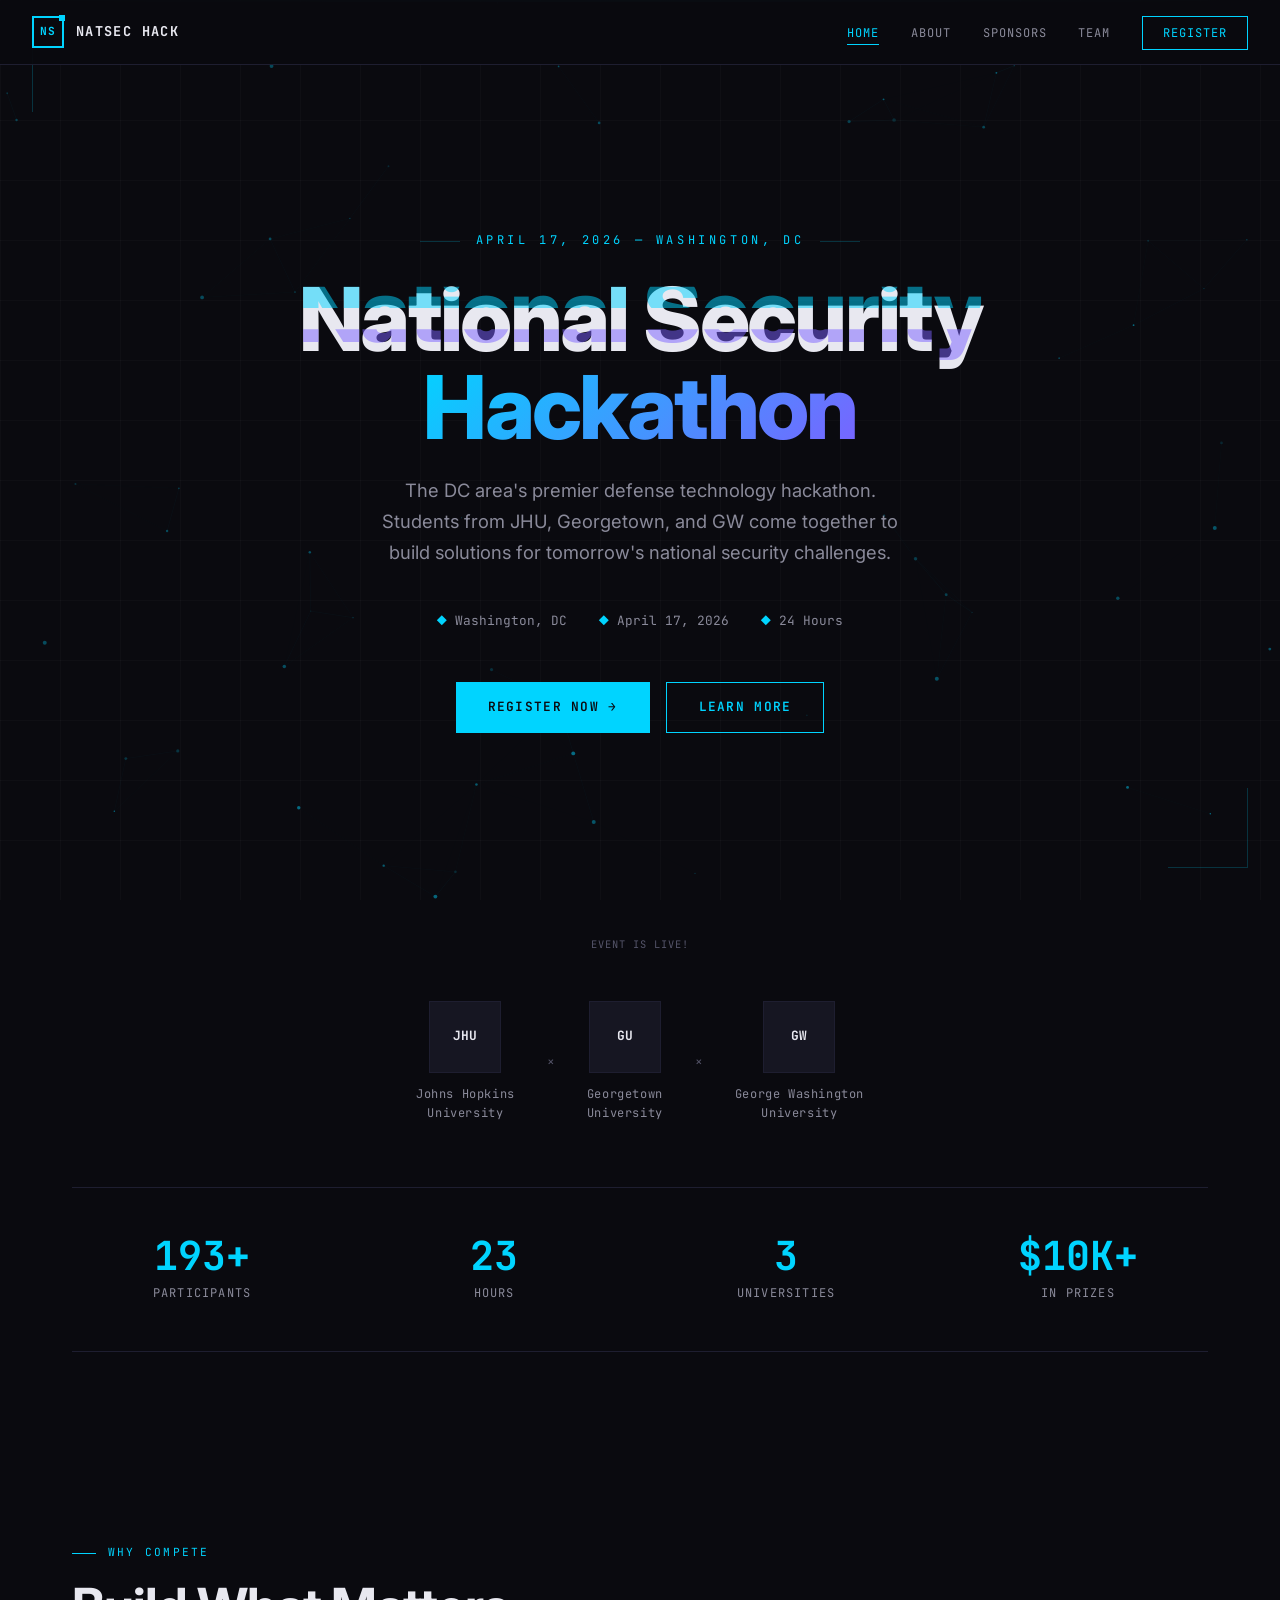
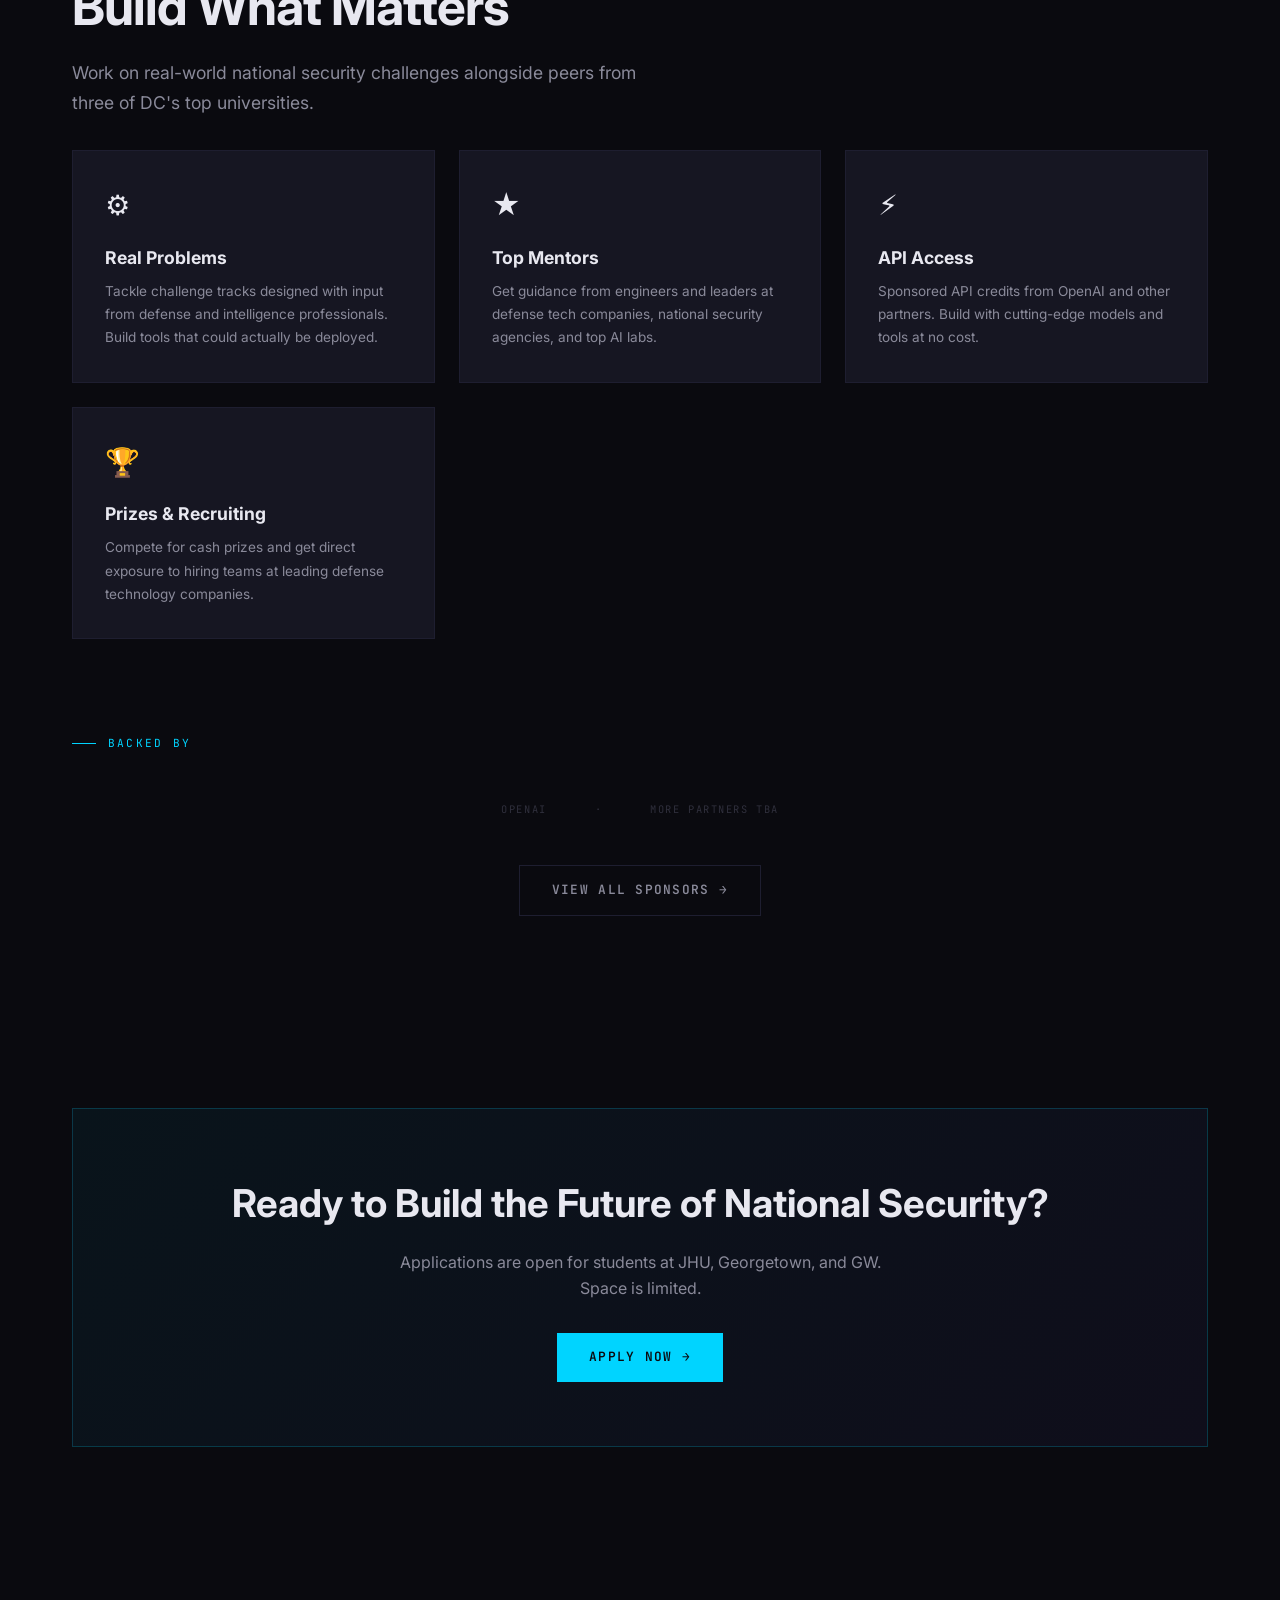
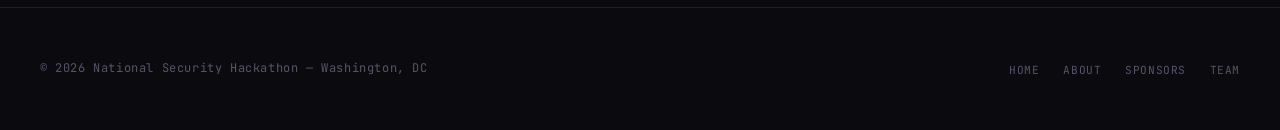
==== draft 1/index.html @ 3125a95d "initial commit" ====
<!DOCTYPE html>
<html lang="en">
<head>
  <meta charset="UTF-8">
  <meta name="viewport" content="width=device-width, initial-scale=1.0">
  <title>DC National Security Hackathon 2026</title>
  <meta name="description" content="The premier defense tech hackathon. April 17, 2026. Washington, DC. JHU x Georgetown x GW.">
  <link rel="preconnect" href="https://fonts.googleapis.com">
  <link href="https://fonts.googleapis.com/css2?family=Inter:wght@400;500;600;700;800&family=JetBrains+Mono:wght@400;500;700&display=swap" rel="stylesheet">
  <link rel="stylesheet" href="css/style.css">
  <style>
    .countdown-wrapper {
      display: flex;
      justify-content: center;
      gap: 0;
      margin: 2rem 0 3rem;
      font-family: var(--font-mono);
    }
    .countdown-unit { text-align: center; }
    .countdown-value {
      display: block;
      font-size: clamp(2rem, 5vw, 3.5rem);
      font-weight: 700;
      color: var(--accent);
      line-height: 1;
    }
    .countdown-label {
      font-size: 0.65rem;
      color: var(--text-muted);
      text-transform: uppercase;
      letter-spacing: 0.1em;
      margin-top: 0.25rem;
      display: block;
    }
    .countdown-sep {
      font-size: 2rem;
      color: var(--text-muted);
      padding: 0 0.75rem;
      line-height: 1;
    }
    .partners-strip {
      display: flex;
      justify-content: center;
      align-items: center;
      gap: 3rem;
      flex-wrap: wrap;
      padding: 2rem 0;
      opacity: 0.5;
      transition: opacity var(--transition-base);
    }
    .partners-strip:hover { opacity: 0.8; }
    .partners-strip span {
      font-family: var(--font-mono);
      font-size: 0.65rem;
      color: var(--text-muted);
      text-transform: uppercase;
      letter-spacing: 0.15em;
    }
    .why-grid {
      display: grid;
      grid-template-columns: repeat(auto-fit, minmax(280px, 1fr));
      gap: 1.5rem;
      margin-top: 2rem;
    }
    .why-card .why-icon {
      font-size: 1.75rem;
      margin-bottom: 1rem;
    }
    .why-card h3 {
      font-size: 1.1rem;
      margin-bottom: 0.5rem;
    }
    .why-card p {
      font-size: 0.85rem;
      color: var(--text-secondary);
      line-height: 1.7;
    }
  </style>
</head>
<body>

<!-- Loader -->
<div class="page-loader">
  <div class="loader-bar"></div>
</div>

<!-- Background effects -->
<canvas id="particles-canvas"></canvas>
<div class="grid-bg"></div>
<div class="scan-line"></div>

<!-- Navigation -->
<nav class="nav">
  <a href="index.html" class="nav-logo">
    <div class="logo-icon">NS</div>
    <span>NatSec Hack</span>
  </a>
  <div class="nav-toggle">
    <span></span><span></span><span></span>
  </div>
  <ul class="nav-links">
    <li><a href="index.html" class="active">Home</a></li>
    <li><a href="about.html">About</a></li>
    <li><a href="sponsors.html">Sponsors</a></li>
    <li><a href="team.html">Team</a></li>
    <li><a href="#register" class="nav-cta">Register</a></li>
  </ul>
</nav>

<!-- Hero -->
<header class="hero">
  <div class="corner-frame"></div>
  <div class="hero-overline">April 17, 2026 &mdash; Washington, DC</div>
  <h1 class="hero-title">
    <span class="glitch" data-text="National Security">National Security</span><br>
    <span class="highlight">Hackathon</span>
  </h1>
  <p class="hero-sub">
    The DC area's premier defense technology hackathon.
    Students from JHU, Georgetown, and GW come together to build
    solutions for tomorrow's national security challenges.
  </p>
  <div class="hero-meta">
    <div class="hero-meta-item">
      <span class="icon">&#9670;</span> Washington, DC
    </div>
    <div class="hero-meta-item">
      <span class="icon">&#9670;</span> April 17, 2026
    </div>
    <div class="hero-meta-item">
      <span class="icon">&#9670;</span> 24 Hours
    </div>
  </div>
  <div class="hero-actions">
    <a href="#register" class="btn btn-primary">Register Now &#8594;</a>
    <a href="about.html" class="btn btn-outline">Learn More</a>
  </div>
</header>

<!-- Countdown -->
<section class="section" style="padding-top: 0;">
  <div class="countdown-wrapper reveal" id="countdown">
    <!-- Populated by JS -->
  </div>

  <!-- University row -->
  <div class="university-row reveal" style="margin-bottom: 4rem;">
    <div class="uni-badge">
      <div class="uni-shield">JHU</div>
      <span class="uni-name">Johns Hopkins<br>University</span>
    </div>
    <div style="font-family: var(--font-mono); color: var(--text-muted); font-size: 0.8rem;">&times;</div>
    <div class="uni-badge">
      <div class="uni-shield">GU</div>
      <span class="uni-name">Georgetown<br>University</span>
    </div>
    <div style="font-family: var(--font-mono); color: var(--text-muted); font-size: 0.8rem;">&times;</div>
    <div class="uni-badge">
      <div class="uni-shield">GW</div>
      <span class="uni-name">George Washington<br>University</span>
    </div>
  </div>

  <!-- Stats -->
  <div class="stats-row reveal">
    <div class="stat">
      <div class="stat-value" data-count="200" data-suffix="+">0</div>
      <div class="stat-label">Participants</div>
    </div>
    <div class="stat">
      <div class="stat-value" data-count="24">0</div>
      <div class="stat-label">Hours</div>
    </div>
    <div class="stat">
      <div class="stat-value" data-count="3">0</div>
      <div class="stat-label">Universities</div>
    </div>
    <div class="stat">
      <div class="stat-value" data-prefix="$" data-count="10" data-suffix="K+">0</div>
      <div class="stat-label">In Prizes</div>
    </div>
  </div>
</section>

<!-- Why Compete -->
<section class="section">
  <div class="reveal">
    <span class="section-label">Why Compete</span>
    <h2 class="section-title">Build What Matters</h2>
    <p class="section-subtitle">
      Work on real-world national security challenges alongside peers
      from three of DC's top universities.
    </p>
  </div>
  <div class="why-grid stagger-children">
    <div class="card why-card">
      <div class="why-icon">&#9881;</div>
      <h3>Real Problems</h3>
      <p>Tackle challenge tracks designed with input from defense and intelligence professionals. Build tools that could actually be deployed.</p>
    </div>
    <div class="card why-card">
      <div class="why-icon">&#9733;</div>
      <h3>Top Mentors</h3>
      <p>Get guidance from engineers and leaders at defense tech companies, national security agencies, and top AI labs.</p>
    </div>
    <div class="card why-card">
      <div class="why-icon">&#9889;</div>
      <h3>API Access</h3>
      <p>Sponsored API credits from OpenAI and other partners. Build with cutting-edge models and tools at no cost.</p>
    </div>
    <div class="card why-card">
      <div class="why-icon">&#127942;</div>
      <h3>Prizes & Recruiting</h3>
      <p>Compete for cash prizes and get direct exposure to hiring teams at leading defense technology companies.</p>
    </div>
  </div>
</section>

<!-- Sponsors strip -->
<section class="section" style="padding-top: 0;">
  <div class="reveal">
    <span class="section-label">Backed By</span>
  </div>
  <div class="partners-strip">
    <span>OpenAI</span>
    <span>&middot;</span>
    <span>More Partners TBA</span>
  </div>
  <div style="text-align: center; margin-top: 1rem;">
    <a href="sponsors.html" class="btn btn-ghost">View All Sponsors &#8594;</a>
  </div>
</section>

<!-- CTA -->
<section class="section" id="register">
  <div class="cta-banner reveal">
    <h2>Ready to Build the Future of National Security?</h2>
    <p>Applications are open for students at JHU, Georgetown, and GW. Space is limited.</p>
    <a href="#" class="btn btn-primary">Apply Now &#8594;</a>
  </div>
</section>

<!-- Footer -->
<footer class="footer">
  <div class="footer-inner">
    <span class="footer-text">&copy; 2026 National Security Hackathon &mdash; Washington, DC</span>
    <ul class="footer-links">
      <li><a href="index.html">Home</a></li>
      <li><a href="about.html">About</a></li>
      <li><a href="sponsors.html">Sponsors</a></li>
      <li><a href="team.html">Team</a></li>
    </ul>
  </div>
</footer>

<script src="js/main.js"></script>
</body>
</html>
---- draft 1/css/style.css ----
/* ============================================
   NATIONAL SECURITY HACKATHON - DC 2026
   Design System & Shared Styles
   ============================================ */

/* --- CSS Variables / Design Tokens --- */
:root {
  --bg-primary: #0a0a0f;
  --bg-secondary: #12121a;
  --bg-card: #161622;
  --bg-card-hover: #1c1c2e;
  --accent: #00d4ff;
  --accent-dim: #00d4ff33;
  --accent-glow: #00d4ff66;
  --accent-secondary: #7b61ff;
  --accent-warn: #ff6b35;
  --text-primary: #e8e8f0;
  --text-secondary: #8a8a9a;
  --text-muted: #55556a;
  --border: #1e1e30;
  --border-accent: #00d4ff22;
  --font-display: 'Inter', system-ui, -apple-system, sans-serif;
  --font-mono: 'JetBrains Mono', 'Fira Code', monospace;
  --grid-line: #ffffff06;
  --transition-fast: 0.15s ease;
  --transition-base: 0.3s ease;
  --transition-slow: 0.6s ease;
}

/* --- Reset & Base --- */
*, *::before, *::after {
  margin: 0;
  padding: 0;
  box-sizing: border-box;
}

html {
  scroll-behavior: smooth;
  font-size: 16px;
}

body {
  font-family: var(--font-display);
  background: var(--bg-primary);
  color: var(--text-primary);
  line-height: 1.6;
  overflow-x: hidden;
  -webkit-font-smoothing: antialiased;
}

a {
  color: var(--accent);
  text-decoration: none;
  transition: color var(--transition-fast);
}
a:hover {
  color: #fff;
}

img {
  max-width: 100%;
  display: block;
}

/* --- Grid Background --- */
.grid-bg {
  position: fixed;
  top: 0;
  left: 0;
  width: 100%;
  height: 100%;
  z-index: 0;
  pointer-events: none;
  background-image:
    linear-gradient(var(--grid-line) 1px, transparent 1px),
    linear-gradient(90deg, var(--grid-line) 1px, transparent 1px);
  background-size: 60px 60px;
}

/* Scan line effect */
.scan-line {
  position: fixed;
  top: 0;
  left: 0;
  width: 100%;
  height: 2px;
  background: linear-gradient(90deg, transparent, var(--accent-dim), transparent);
  z-index: 1;
  pointer-events: none;
  animation: scanDown 8s linear infinite;
}

@keyframes scanDown {
  0% { top: -2px; opacity: 0; }
  5% { opacity: 1; }
  95% { opacity: 1; }
  100% { top: 100%; opacity: 0; }
}

/* --- Navigation --- */
.nav {
  position: fixed;
  top: 0;
  left: 0;
  right: 0;
  z-index: 100;
  padding: 1rem 2rem;
  display: flex;
  justify-content: space-between;
  align-items: center;
  background: rgba(10, 10, 15, 0.85);
  backdrop-filter: blur(20px);
  border-bottom: 1px solid var(--border);
  transition: background var(--transition-base);
}

.nav.scrolled {
  background: rgba(10, 10, 15, 0.95);
  border-bottom-color: var(--accent-dim);
}

.nav-logo {
  display: flex;
  align-items: center;
  gap: 0.75rem;
  font-family: var(--font-mono);
  font-size: 0.85rem;
  font-weight: 700;
  letter-spacing: 0.1em;
  text-transform: uppercase;
  color: var(--text-primary);
}

.nav-logo .logo-icon {
  width: 32px;
  height: 32px;
  border: 2px solid var(--accent);
  display: flex;
  align-items: center;
  justify-content: center;
  font-size: 0.7rem;
  color: var(--accent);
  position: relative;
}

.nav-logo .logo-icon::before {
  content: '';
  position: absolute;
  top: -3px;
  right: -3px;
  width: 6px;
  height: 6px;
  background: var(--accent);
}

.nav-links {
  display: flex;
  gap: 2rem;
  align-items: center;
  list-style: none;
}

.nav-links a {
  font-family: var(--font-mono);
  font-size: 0.75rem;
  letter-spacing: 0.08em;
  text-transform: uppercase;
  color: var(--text-secondary);
  transition: color var(--transition-fast);
  position: relative;
}

.nav-links a::after {
  content: '';
  position: absolute;
  bottom: -4px;
  left: 0;
  width: 0;
  height: 1px;
  background: var(--accent);
  transition: width var(--transition-base);
}

.nav-links a:hover,
.nav-links a.active {
  color: var(--accent);
}

.nav-links a:hover::after,
.nav-links a.active::after {
  width: 100%;
}

.nav-cta {
  padding: 0.5rem 1.25rem !important;
  border: 1px solid var(--accent) !important;
  color: var(--accent) !important;
  transition: all var(--transition-fast) !important;
}

.nav-cta:hover {
  background: var(--accent) !important;
  color: var(--bg-primary) !important;
}

/* Mobile nav toggle */
.nav-toggle {
  display: none;
  flex-direction: column;
  gap: 5px;
  cursor: pointer;
  padding: 4px;
}
.nav-toggle span {
  width: 24px;
  height: 2px;
  background: var(--text-primary);
  transition: all var(--transition-fast);
}

@media (max-width: 768px) {
  .nav-toggle {
    display: flex;
  }
  .nav-links {
    position: absolute;
    top: 100%;
    left: 0;
    right: 0;
    flex-direction: column;
    background: rgba(10, 10, 15, 0.98);
    padding: 1rem 2rem;
    gap: 1rem;
    border-bottom: 1px solid var(--border);
    display: none;
  }
  .nav-links.open {
    display: flex;
  }
}

/* --- Section Layout --- */
.section {
  position: relative;
  z-index: 2;
  padding: 6rem 2rem;
  max-width: 1200px;
  margin: 0 auto;
}

.section-label {
  font-family: var(--font-mono);
  font-size: 0.7rem;
  letter-spacing: 0.2em;
  text-transform: uppercase;
  color: var(--accent);
  margin-bottom: 1rem;
  display: flex;
  align-items: center;
  gap: 0.75rem;
}

.section-label::before {
  content: '';
  width: 24px;
  height: 1px;
  background: var(--accent);
}

.section-title {
  font-size: clamp(2rem, 4vw, 3.5rem);
  font-weight: 700;
  line-height: 1.1;
  margin-bottom: 1.5rem;
  letter-spacing: -0.02em;
}

.section-subtitle {
  font-size: 1.1rem;
  color: var(--text-secondary);
  max-width: 600px;
  line-height: 1.7;
}

/* --- Cards --- */
.card {
  background: var(--bg-card);
  border: 1px solid var(--border);
  padding: 2rem;
  position: relative;
  transition: all var(--transition-base);
}

.card::before {
  content: '';
  position: absolute;
  top: 0;
  left: 0;
  width: 100%;
  height: 1px;
  background: linear-gradient(90deg, transparent, var(--accent-dim), transparent);
  opacity: 0;
  transition: opacity var(--transition-base);
}

.card:hover {
  border-color: var(--accent-dim);
  background: var(--bg-card-hover);
  transform: translateY(-2px);
}

.card:hover::before {
  opacity: 1;
}

/* --- Buttons --- */
.btn {
  display: inline-flex;
  align-items: center;
  gap: 0.5rem;
  padding: 0.875rem 2rem;
  font-family: var(--font-mono);
  font-size: 0.8rem;
  font-weight: 600;
  letter-spacing: 0.1em;
  text-transform: uppercase;
  border: none;
  cursor: pointer;
  transition: all var(--transition-fast);
  position: relative;
  overflow: hidden;
}

.btn-primary {
  background: var(--accent);
  color: var(--bg-primary);
}

.btn-primary:hover {
  background: #fff;
  color: var(--bg-primary);
  box-shadow: 0 0 30px var(--accent-dim);
}

.btn-outline {
  background: transparent;
  color: var(--accent);
  border: 1px solid var(--accent);
}

.btn-outline:hover {
  background: var(--accent);
  color: var(--bg-primary);
}

.btn-ghost {
  background: transparent;
  color: var(--text-secondary);
  border: 1px solid var(--border);
}

.btn-ghost:hover {
  border-color: var(--accent);
  color: var(--accent);
}

/* --- Tags --- */
.tag {
  display: inline-block;
  padding: 0.25rem 0.75rem;
  font-family: var(--font-mono);
  font-size: 0.65rem;
  letter-spacing: 0.1em;
  text-transform: uppercase;
  border: 1px solid var(--border);
  color: var(--text-secondary);
}

.tag-accent {
  border-color: var(--accent-dim);
  color: var(--accent);
  background: var(--accent-dim);
}

/* --- Stat Counter --- */
.stats-row {
  display: grid;
  grid-template-columns: repeat(auto-fit, minmax(150px, 1fr));
  gap: 2rem;
  padding: 3rem 0;
  border-top: 1px solid var(--border);
  border-bottom: 1px solid var(--border);
}

.stat {
  text-align: center;
}

.stat-value {
  font-size: 2.5rem;
  font-weight: 700;
  font-family: var(--font-mono);
  color: var(--accent);
  line-height: 1;
}

.stat-label {
  font-size: 0.75rem;
  color: var(--text-secondary);
  text-transform: uppercase;
  letter-spacing: 0.1em;
  margin-top: 0.5rem;
  font-family: var(--font-mono);
}

/* --- Hero Section --- */
.hero {
  min-height: 100vh;
  display: flex;
  flex-direction: column;
  justify-content: center;
  align-items: center;
  text-align: center;
  position: relative;
  z-index: 2;
  padding: 8rem 2rem 4rem;
}

.hero-overline {
  font-family: var(--font-mono);
  font-size: 0.75rem;
  letter-spacing: 0.3em;
  text-transform: uppercase;
  color: var(--accent);
  margin-bottom: 1.5rem;
  display: flex;
  align-items: center;
  gap: 1rem;
}

.hero-overline::before,
.hero-overline::after {
  content: '';
  width: 40px;
  height: 1px;
  background: var(--accent-dim);
}

.hero-title {
  font-size: clamp(2.5rem, 7vw, 5.5rem);
  font-weight: 800;
  line-height: 1;
  letter-spacing: -0.03em;
  margin-bottom: 1.5rem;
  max-width: 900px;
}

.hero-title .highlight {
  background: linear-gradient(135deg, var(--accent), var(--accent-secondary));
  -webkit-background-clip: text;
  -webkit-text-fill-color: transparent;
  background-clip: text;
}

.hero-sub {
  font-size: 1.15rem;
  color: var(--text-secondary);
  max-width: 550px;
  margin-bottom: 2.5rem;
  line-height: 1.7;
}

.hero-meta {
  display: flex;
  gap: 2rem;
  flex-wrap: wrap;
  justify-content: center;
  margin-bottom: 3rem;
}

.hero-meta-item {
  display: flex;
  align-items: center;
  gap: 0.5rem;
  font-family: var(--font-mono);
  font-size: 0.8rem;
  color: var(--text-secondary);
}

.hero-meta-item .icon {
  color: var(--accent);
  font-size: 1rem;
}

.hero-actions {
  display: flex;
  gap: 1rem;
  flex-wrap: wrap;
  justify-content: center;
}

/* Animated corners */
.corner-frame {
  position: absolute;
  width: 100%;
  height: 100%;
  top: 0;
  left: 0;
  pointer-events: none;
}
.corner-frame::before,
.corner-frame::after {
  content: '';
  position: absolute;
  width: 80px;
  height: 80px;
  border: 1px solid var(--accent-dim);
}
.corner-frame::before {
  top: 2rem;
  left: 2rem;
  border-right: none;
  border-bottom: none;
}
.corner-frame::after {
  bottom: 2rem;
  right: 2rem;
  border-left: none;
  border-top: none;
}

/* --- Animated gradient border --- */
.gradient-border {
  position: relative;
}
.gradient-border::after {
  content: '';
  position: absolute;
  bottom: 0;
  left: 0;
  width: 100%;
  height: 2px;
  background: linear-gradient(90deg, var(--accent), var(--accent-secondary), var(--accent-warn), var(--accent));
  background-size: 200% 100%;
  animation: gradientShift 4s linear infinite;
}

@keyframes gradientShift {
  0% { background-position: 0% 0%; }
  100% { background-position: 200% 0%; }
}

/* --- Scroll reveal animations --- */
.reveal {
  opacity: 0;
  transform: translateY(30px);
  transition: opacity 0.8s ease, transform 0.8s ease;
}
.reveal.visible {
  opacity: 1;
  transform: translateY(0);
}

.reveal-left {
  opacity: 0;
  transform: translateX(-30px);
  transition: opacity 0.8s ease, transform 0.8s ease;
}
.reveal-left.visible {
  opacity: 1;
  transform: translateX(0);
}

.reveal-right {
  opacity: 0;
  transform: translateX(30px);
  transition: opacity 0.8s ease, transform 0.8s ease;
}
.reveal-right.visible {
  opacity: 1;
  transform: translateX(0);
}

/* stagger children */
.stagger-children > * {
  opacity: 0;
  transform: translateY(20px);
  transition: opacity 0.5s ease, transform 0.5s ease;
}
.stagger-children.visible > *:nth-child(1) { transition-delay: 0s; opacity: 1; transform: none; }
.stagger-children.visible > *:nth-child(2) { transition-delay: 0.1s; opacity: 1; transform: none; }
.stagger-children.visible > *:nth-child(3) { transition-delay: 0.2s; opacity: 1; transform: none; }
.stagger-children.visible > *:nth-child(4) { transition-delay: 0.3s; opacity: 1; transform: none; }
.stagger-children.visible > *:nth-child(5) { transition-delay: 0.4s; opacity: 1; transform: none; }
.stagger-children.visible > *:nth-child(6) { transition-delay: 0.5s; opacity: 1; transform: none; }
.stagger-children.visible > *:nth-child(7) { transition-delay: 0.6s; opacity: 1; transform: none; }
.stagger-children.visible > *:nth-child(8) { transition-delay: 0.7s; opacity: 1; transform: none; }

/* --- Particle canvas --- */
#particles-canvas {
  position: fixed;
  top: 0;
  left: 0;
  width: 100%;
  height: 100%;
  z-index: 0;
  pointer-events: none;
}

/* --- Glitch text effect --- */
.glitch {
  position: relative;
}
.glitch::before,
.glitch::after {
  content: attr(data-text);
  position: absolute;
  top: 0;
  left: 0;
  width: 100%;
  height: 100%;
}
.glitch::before {
  animation: glitch1 3s infinite;
  clip-path: inset(20% 0 60% 0);
  color: var(--accent);
  opacity: 0.5;
}
.glitch::after {
  animation: glitch2 3s infinite;
  clip-path: inset(60% 0 10% 0);
  color: var(--accent-secondary);
  opacity: 0.5;
}

@keyframes glitch1 {
  0%, 90%, 100% { transform: none; }
  92% { transform: translate(2px, -1px); }
  94% { transform: translate(-2px, 1px); }
  96% { transform: translate(1px, 2px); }
}

@keyframes glitch2 {
  0%, 90%, 100% { transform: none; }
  91% { transform: translate(-1px, 2px); }
  93% { transform: translate(2px, -2px); }
  95% { transform: translate(-2px, 1px); }
}

/* --- Typing effect --- */
.typing-cursor::after {
  content: '|';
  color: var(--accent);
  animation: blink 0.8s infinite;
}

@keyframes blink {
  0%, 50% { opacity: 1; }
  51%, 100% { opacity: 0; }
}

/* --- Footer --- */
.footer {
  position: relative;
  z-index: 2;
  border-top: 1px solid var(--border);
  padding: 3rem 2rem;
}

.footer-inner {
  max-width: 1200px;
  margin: 0 auto;
  display: flex;
  justify-content: space-between;
  align-items: center;
  flex-wrap: wrap;
  gap: 1rem;
}

.footer-text {
  font-family: var(--font-mono);
  font-size: 0.75rem;
  color: var(--text-muted);
  letter-spacing: 0.05em;
}

.footer-links {
  display: flex;
  gap: 1.5rem;
  list-style: none;
}

.footer-links a {
  font-family: var(--font-mono);
  font-size: 0.7rem;
  color: var(--text-muted);
  text-transform: uppercase;
  letter-spacing: 0.05em;
}

.footer-links a:hover {
  color: var(--accent);
}

/* --- Sponsor Grid --- */
.sponsor-tier {
  margin-bottom: 4rem;
}

.sponsor-tier-label {
  font-family: var(--font-mono);
  font-size: 0.7rem;
  letter-spacing: 0.2em;
  text-transform: uppercase;
  color: var(--text-muted);
  margin-bottom: 2rem;
  padding-bottom: 0.5rem;
  border-bottom: 1px solid var(--border);
}

.sponsor-grid {
  display: grid;
  gap: 1.5rem;
}

.sponsor-grid.tier-title {
  grid-template-columns: repeat(auto-fit, minmax(280px, 1fr));
}

.sponsor-grid.tier-partner {
  grid-template-columns: repeat(auto-fit, minmax(220px, 1fr));
}

.sponsor-grid.tier-supporting {
  grid-template-columns: repeat(auto-fit, minmax(180px, 1fr));
}

.sponsor-card {
  background: var(--bg-card);
  border: 1px solid var(--border);
  padding: 2.5rem 2rem;
  display: flex;
  flex-direction: column;
  align-items: center;
  justify-content: center;
  text-align: center;
  transition: all var(--transition-base);
  min-height: 160px;
}

.sponsor-card:hover {
  border-color: var(--accent-dim);
  background: var(--bg-card-hover);
  transform: translateY(-4px);
  box-shadow: 0 8px 40px rgba(0, 212, 255, 0.05);
}

.sponsor-card .sponsor-name {
  font-size: 1.25rem;
  font-weight: 700;
  margin-bottom: 0.5rem;
}

.sponsor-card .sponsor-type {
  font-family: var(--font-mono);
  font-size: 0.65rem;
  color: var(--text-muted);
  text-transform: uppercase;
  letter-spacing: 0.1em;
}

.sponsor-card.title-sponsor {
  border-color: var(--accent-dim);
  background: linear-gradient(135deg, var(--bg-card), rgba(0, 212, 255, 0.03));
}

.sponsor-card.title-sponsor .sponsor-name {
  font-size: 1.75rem;
  color: var(--accent);
}

/* --- Team Grid --- */
.team-grid {
  display: grid;
  grid-template-columns: repeat(auto-fit, minmax(260px, 1fr));
  gap: 1.5rem;
}

.team-card {
  background: var(--bg-card);
  border: 1px solid var(--border);
  padding: 2rem;
  transition: all var(--transition-base);
  position: relative;
  overflow: hidden;
}

.team-card::before {
  content: '';
  position: absolute;
  top: 0;
  left: 0;
  width: 3px;
  height: 0;
  background: var(--accent);
  transition: height var(--transition-base);
}

.team-card:hover::before {
  height: 100%;
}

.team-card:hover {
  border-color: var(--accent-dim);
  transform: translateY(-2px);
}

.team-avatar {
  width: 64px;
  height: 64px;
  background: var(--bg-secondary);
  border: 1px solid var(--border);
  display: flex;
  align-items: center;
  justify-content: center;
  font-family: var(--font-mono);
  font-size: 1.2rem;
  color: var(--accent);
  margin-bottom: 1.25rem;
  font-weight: 700;
}

.team-name {
  font-size: 1.1rem;
  font-weight: 600;
  margin-bottom: 0.25rem;
}

.team-role {
  font-family: var(--font-mono);
  font-size: 0.7rem;
  color: var(--accent);
  text-transform: uppercase;
  letter-spacing: 0.08em;
  margin-bottom: 0.75rem;
}

.team-school {
  font-size: 0.85rem;
  color: var(--text-secondary);
  margin-bottom: 0.75rem;
}

.team-bio {
  font-size: 0.85rem;
  color: var(--text-muted);
  line-height: 1.6;
}

/* --- Track cards --- */
.tracks-grid {
  display: grid;
  grid-template-columns: repeat(auto-fit, minmax(300px, 1fr));
  gap: 1.5rem;
}

.track-card {
  background: var(--bg-card);
  border: 1px solid var(--border);
  padding: 2.5rem 2rem;
  transition: all var(--transition-base);
  position: relative;
}

.track-card:hover {
  border-color: var(--accent-dim);
  transform: translateY(-3px);
}

.track-number {
  font-family: var(--font-mono);
  font-size: 0.65rem;
  color: var(--accent);
  letter-spacing: 0.15em;
  margin-bottom: 1rem;
}

.track-title {
  font-size: 1.35rem;
  font-weight: 700;
  margin-bottom: 0.75rem;
}

.track-desc {
  font-size: 0.9rem;
  color: var(--text-secondary);
  line-height: 1.7;
  margin-bottom: 1.25rem;
}

.track-tags {
  display: flex;
  flex-wrap: wrap;
  gap: 0.5rem;
}

/* --- Timeline / Schedule --- */
.timeline {
  position: relative;
  padding-left: 3rem;
}

.timeline::before {
  content: '';
  position: absolute;
  left: 0;
  top: 0;
  bottom: 0;
  width: 1px;
  background: var(--border);
}

.timeline-item {
  position: relative;
  padding-bottom: 2.5rem;
}

.timeline-item::before {
  content: '';
  position: absolute;
  left: -3rem;
  top: 0.5rem;
  width: 9px;
  height: 9px;
  background: var(--accent);
  transform: translateX(-4px);
}

.timeline-time {
  font-family: var(--font-mono);
  font-size: 0.75rem;
  color: var(--accent);
  letter-spacing: 0.1em;
  margin-bottom: 0.25rem;
}

.timeline-title {
  font-size: 1.1rem;
  font-weight: 600;
  margin-bottom: 0.25rem;
}

.timeline-desc {
  font-size: 0.85rem;
  color: var(--text-secondary);
}

/* --- University badges --- */
.university-row {
  display: flex;
  gap: 2rem;
  flex-wrap: wrap;
  justify-content: center;
  align-items: center;
}

.uni-badge {
  display: flex;
  flex-direction: column;
  align-items: center;
  gap: 0.75rem;
}

.uni-shield {
  width: 72px;
  height: 72px;
  border: 1px solid var(--border);
  display: flex;
  align-items: center;
  justify-content: center;
  font-family: var(--font-mono);
  font-weight: 700;
  font-size: 0.8rem;
  color: var(--text-primary);
  background: var(--bg-card);
  transition: border-color var(--transition-base);
}

.uni-badge:hover .uni-shield {
  border-color: var(--accent);
}

.uni-name {
  font-size: 0.75rem;
  color: var(--text-secondary);
  text-align: center;
  font-family: var(--font-mono);
  letter-spacing: 0.05em;
}

/* --- CTA Banner --- */
.cta-banner {
  position: relative;
  z-index: 2;
  background: linear-gradient(135deg, rgba(0, 212, 255, 0.05), rgba(123, 97, 255, 0.05));
  border: 1px solid var(--accent-dim);
  padding: 4rem 2rem;
  text-align: center;
  max-width: 1200px;
  margin: 0 auto 4rem;
}

.cta-banner h2 {
  font-size: clamp(1.5rem, 3vw, 2.5rem);
  margin-bottom: 1rem;
}

.cta-banner p {
  color: var(--text-secondary);
  margin-bottom: 2rem;
  max-width: 500px;
  margin-left: auto;
  margin-right: auto;
}

/* --- Hex pattern accent --- */
.hex-accent {
  position: absolute;
  width: 300px;
  height: 300px;
  background: radial-gradient(circle, var(--accent-dim) 0%, transparent 70%);
  border-radius: 50%;
  pointer-events: none;
  z-index: 0;
}

/* --- Responsive --- */
@media (max-width: 768px) {
  .section {
    padding: 4rem 1.25rem;
  }

  .hero {
    padding: 6rem 1.25rem 3rem;
  }

  .hero-meta {
    flex-direction: column;
    gap: 0.75rem;
  }

  .hero-actions {
    flex-direction: column;
    width: 100%;
  }

  .hero-actions .btn {
    width: 100%;
    justify-content: center;
  }

  .stats-row {
    grid-template-columns: repeat(2, 1fr);
    gap: 1.5rem;
  }

  .footer-inner {
    flex-direction: column;
    text-align: center;
  }

  .tracks-grid {
    grid-template-columns: 1fr;
  }

  .team-grid {
    grid-template-columns: 1fr;
  }

  .university-row {
    gap: 1.5rem;
  }
}

/* --- Loading animation --- */
.page-loader {
  position: fixed;
  top: 0;
  left: 0;
  width: 100%;
  height: 100%;
  background: var(--bg-primary);
  z-index: 9999;
  display: flex;
  align-items: center;
  justify-content: center;
  transition: opacity 0.5s ease, visibility 0.5s ease;
}

.page-loader.hidden {
  opacity: 0;
  visibility: hidden;
}

.loader-bar {
  width: 120px;
  height: 2px;
  background: var(--border);
  position: relative;
  overflow: hidden;
}

.loader-bar::after {
  content: '';
  position: absolute;
  top: 0;
  left: -50%;
  width: 50%;
  height: 100%;
  background: var(--accent);
  animation: loading 1s linear infinite;
}

@keyframes loading {
  0% { left: -50%; }
  100% { left: 100%; }
}

/* --- FAQ --- */
.faq-list {
  max-width: 800px;
}

.faq-item {
  border-bottom: 1px solid var(--border);
  padding: 1.5rem 0;
}

.faq-question {
  font-size: 1rem;
  font-weight: 600;
  cursor: pointer;
  display: flex;
  justify-content: space-between;
  align-items: center;
  color: var(--text-primary);
  transition: color var(--transition-fast);
}

.faq-question:hover {
  color: var(--accent);
}

.faq-question::after {
  content: '+';
  font-family: var(--font-mono);
  font-size: 1.25rem;
  color: var(--accent);
  transition: transform var(--transition-fast);
}

.faq-item.open .faq-question::after {
  transform: rotate(45deg);
}

.faq-answer {
  max-height: 0;
  overflow: hidden;
  transition: max-height 0.4s ease, padding 0.4s ease;
}

.faq-item.open .faq-answer {
  max-height: 300px;
  padding-top: 1rem;
}

.faq-answer p {
  font-size: 0.9rem;
  color: var(--text-secondary);
  line-height: 1.7;
}
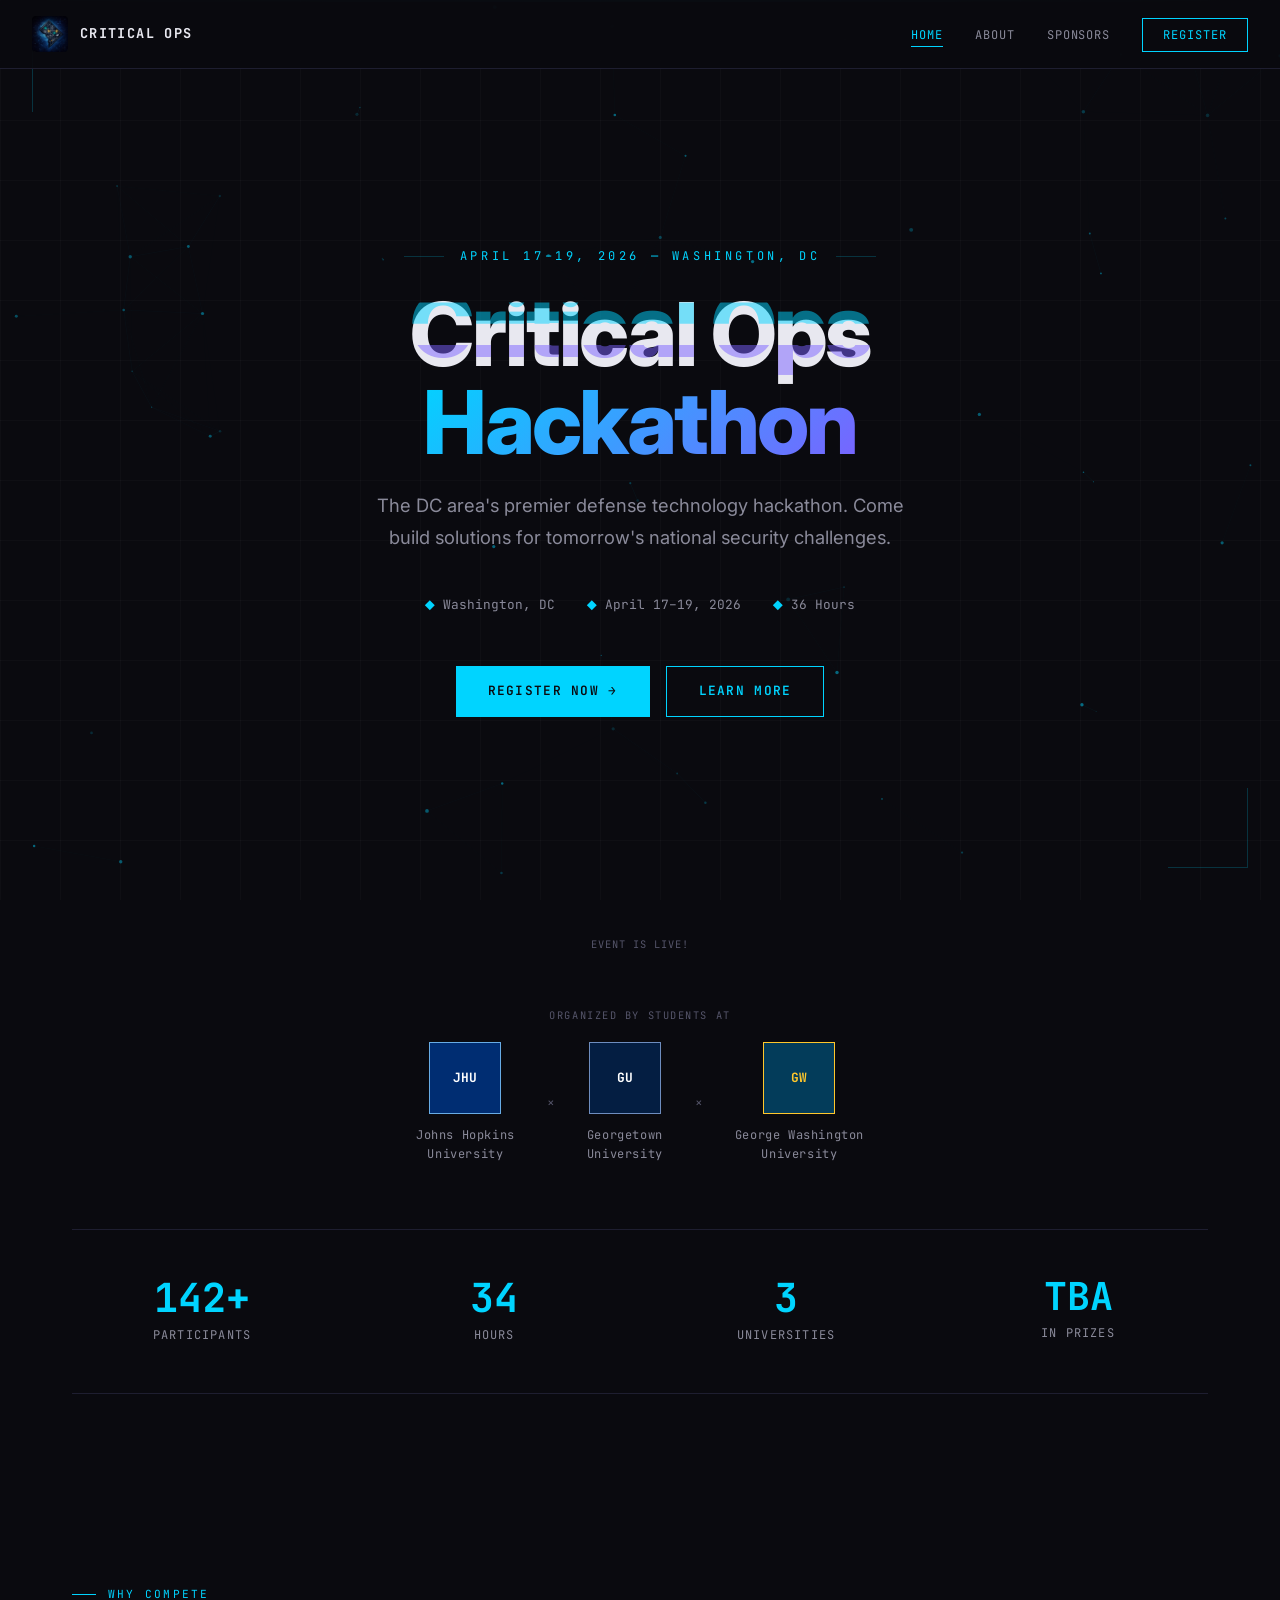
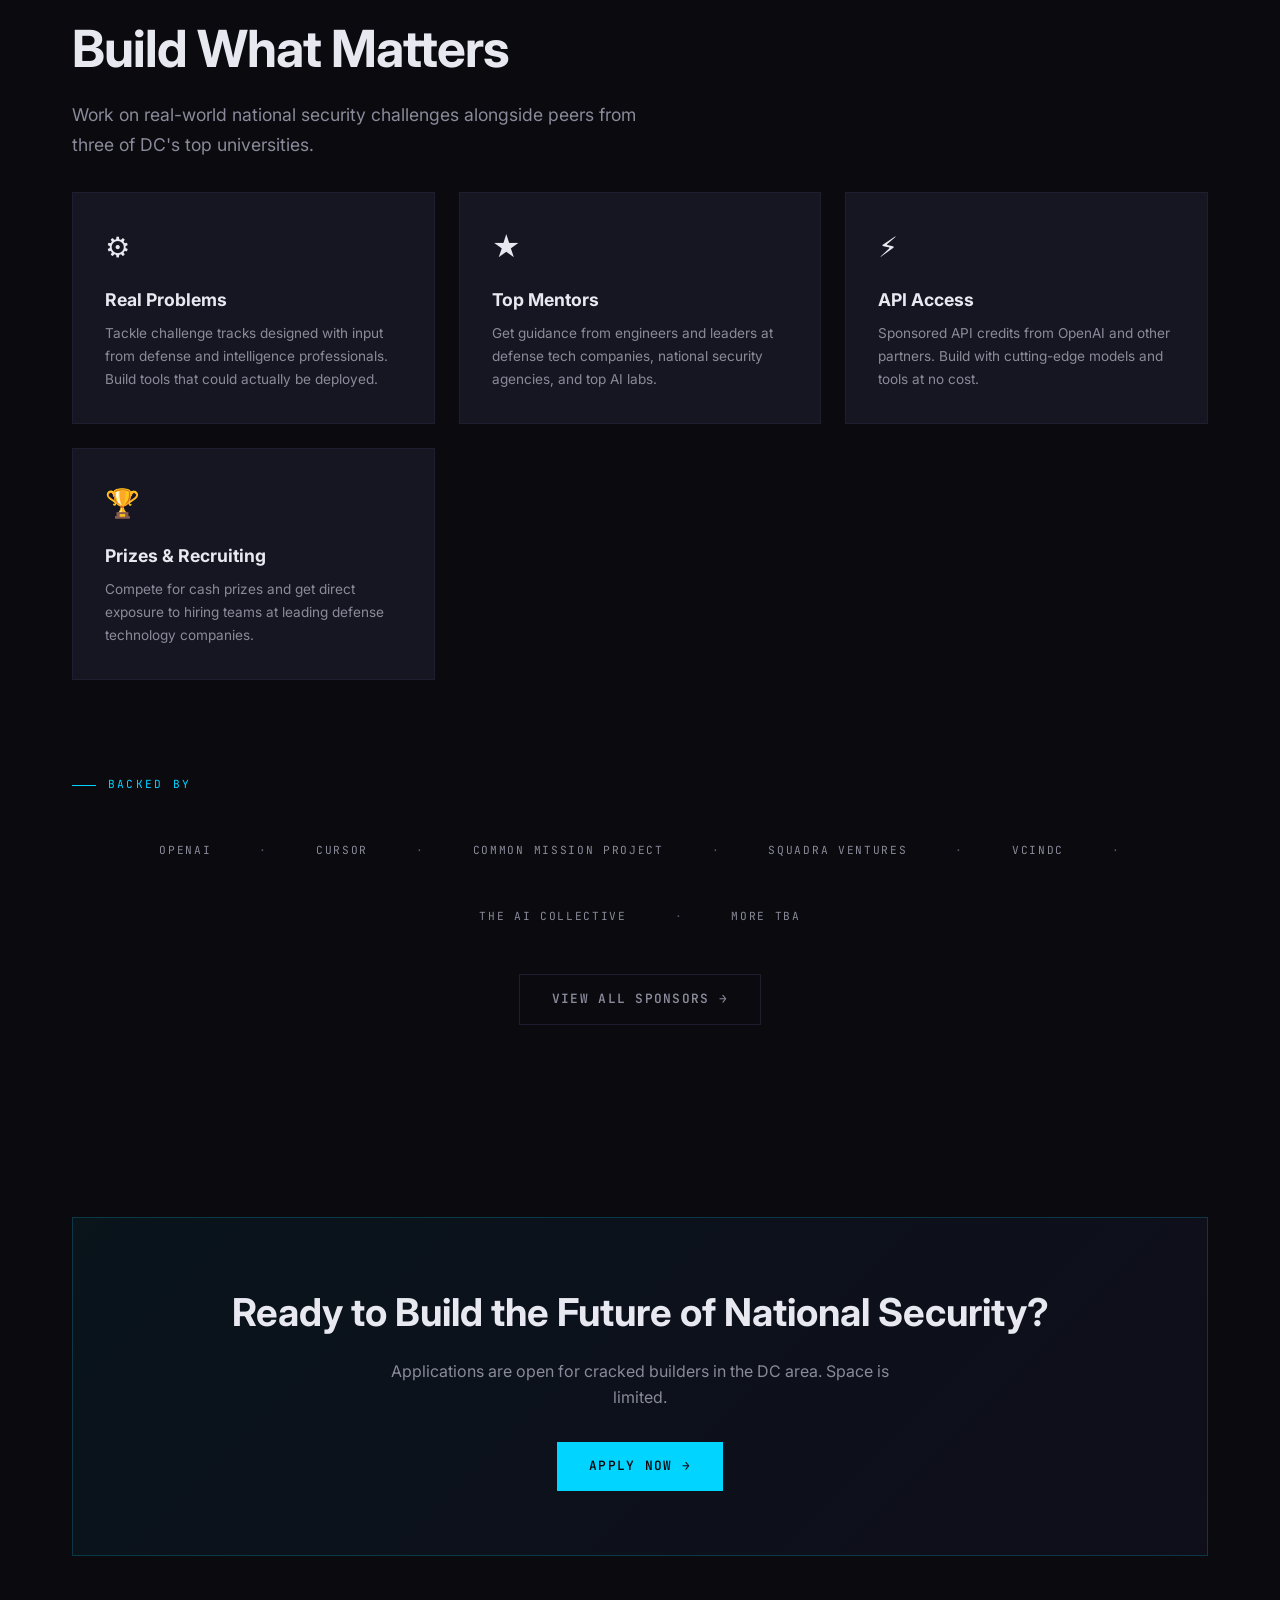
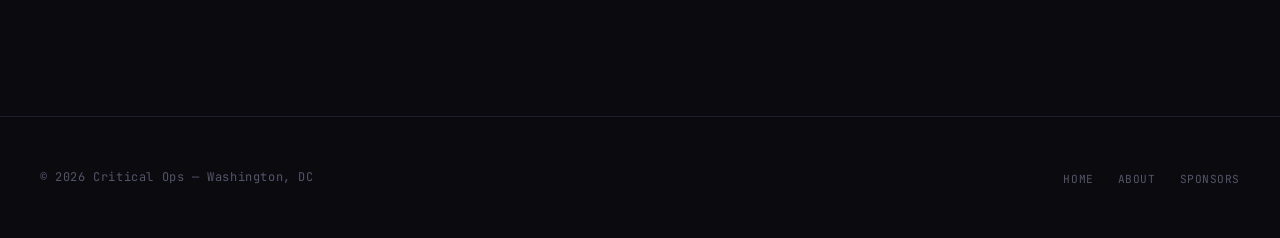
==== commit 5c61f597: "added sam's suggestions" ====
--- a/draft 1/index.html
+++ b/draft 1/index.html
@@ -3,8 +3,8 @@
 <head>
   <meta charset="UTF-8">
   <meta name="viewport" content="width=device-width, initial-scale=1.0">
-  <title>DC National Security Hackathon 2026</title>
-  <meta name="description" content="The premier defense tech hackathon. April 17, 2026. Washington, DC. JHU x Georgetown x GW.">
+  <title>Critical Ops | DC National Security Hackathon 2026</title>
+  <meta name="description" content="The DC area's premier defense technology hackathon. April 17–19, 2026. Washington, DC.">
   <link rel="preconnect" href="https://fonts.googleapis.com">
   <link href="https://fonts.googleapis.com/css2?family=Inter:wght@400;500;600;700;800&family=JetBrains+Mono:wght@400;500;700&display=swap" rel="stylesheet">
   <link rel="stylesheet" href="css/style.css">
@@ -45,16 +45,16 @@
       gap: 3rem;
       flex-wrap: wrap;
       padding: 2rem 0;
-      opacity: 0.5;
-      transition: opacity var(--transition-base);
-    }
-    .partners-strip:hover { opacity: 0.8; }
+    }
     .partners-strip span {
       font-family: var(--font-mono);
-      font-size: 0.65rem;
-      color: var(--text-muted);
+      font-size: 0.7rem;
+      color: var(--text-secondary);
       text-transform: uppercase;
       letter-spacing: 0.15em;
+    }
+    .partners-strip span.sep {
+      color: var(--text-muted);
     }
     .why-grid {
       display: grid;
@@ -92,8 +92,8 @@
 <!-- Navigation -->
 <nav class="nav">
   <a href="index.html" class="nav-logo">
-    <div class="logo-icon">NS</div>
-    <span>NatSec Hack</span>
+    <img src="logo.png" alt="Critical Ops" class="nav-logo-img">
+    <span>Critical Ops</span>
   </a>
   <div class="nav-toggle">
     <span></span><span></span><span></span>
@@ -102,37 +102,35 @@
     <li><a href="index.html" class="active">Home</a></li>
     <li><a href="about.html">About</a></li>
     <li><a href="sponsors.html">Sponsors</a></li>
-    <li><a href="team.html">Team</a></li>
-    <li><a href="#register" class="nav-cta">Register</a></li>
+    <li><a href="https://luma.com/lrdbe2s6" target="_blank" class="nav-cta">Register</a></li>
   </ul>
 </nav>
 
 <!-- Hero -->
 <header class="hero">
   <div class="corner-frame"></div>
-  <div class="hero-overline">April 17, 2026 &mdash; Washington, DC</div>
+  <div class="hero-overline">April 17&ndash;19, 2026 &mdash; Washington, DC</div>
   <h1 class="hero-title">
-    <span class="glitch" data-text="National Security">National Security</span><br>
+    <span class="glitch" data-text="Critical Ops">Critical Ops</span><br>
     <span class="highlight">Hackathon</span>
   </h1>
   <p class="hero-sub">
     The DC area's premier defense technology hackathon.
-    Students from JHU, Georgetown, and GW come together to build
-    solutions for tomorrow's national security challenges.
+    Come build solutions for tomorrow's national security challenges.
   </p>
   <div class="hero-meta">
     <div class="hero-meta-item">
       <span class="icon">&#9670;</span> Washington, DC
     </div>
     <div class="hero-meta-item">
-      <span class="icon">&#9670;</span> April 17, 2026
+      <span class="icon">&#9670;</span> April 17&ndash;19, 2026
     </div>
     <div class="hero-meta-item">
-      <span class="icon">&#9670;</span> 24 Hours
+      <span class="icon">&#9670;</span> 36 Hours
     </div>
   </div>
   <div class="hero-actions">
-    <a href="#register" class="btn btn-primary">Register Now &#8594;</a>
+    <a href="https://luma.com/lrdbe2s6" target="_blank" class="btn btn-primary">Register Now &#8594;</a>
     <a href="about.html" class="btn btn-outline">Learn More</a>
   </div>
 </header>
@@ -144,19 +142,22 @@
   </div>
 
   <!-- University row -->
+  <div class="reveal" style="text-align: center; margin-bottom: 1rem;">
+    <span style="font-family: var(--font-mono); font-size: 0.65rem; color: var(--text-muted); text-transform: uppercase; letter-spacing: 0.15em;">Organized by students at</span>
+  </div>
   <div class="university-row reveal" style="margin-bottom: 4rem;">
     <div class="uni-badge">
-      <div class="uni-shield">JHU</div>
+      <div class="uni-shield" style="background:#002D72; border-color:#68ACE5; color:#fff;">JHU</div>
       <span class="uni-name">Johns Hopkins<br>University</span>
     </div>
     <div style="font-family: var(--font-mono); color: var(--text-muted); font-size: 0.8rem;">&times;</div>
     <div class="uni-badge">
-      <div class="uni-shield">GU</div>
+      <div class="uni-shield" style="background:#041E42; border-color:#6E8DBF; color:#fff;">GU</div>
       <span class="uni-name">Georgetown<br>University</span>
     </div>
     <div style="font-family: var(--font-mono); color: var(--text-muted); font-size: 0.8rem;">&times;</div>
     <div class="uni-badge">
-      <div class="uni-shield">GW</div>
+      <div class="uni-shield" style="background:#033C5A; border-color:#FFC72C; color:#FFC72C;">GW</div>
       <span class="uni-name">George Washington<br>University</span>
     </div>
   </div>
@@ -164,11 +165,11 @@
   <!-- Stats -->
   <div class="stats-row reveal">
     <div class="stat">
-      <div class="stat-value" data-count="200" data-suffix="+">0</div>
+      <div class="stat-value" data-count="150" data-suffix="+">0</div>
       <div class="stat-label">Participants</div>
     </div>
     <div class="stat">
-      <div class="stat-value" data-count="24">0</div>
+      <div class="stat-value" data-count="36">0</div>
       <div class="stat-label">Hours</div>
     </div>
     <div class="stat">
@@ -176,7 +177,7 @@
       <div class="stat-label">Universities</div>
     </div>
     <div class="stat">
-      <div class="stat-value" data-prefix="$" data-count="10" data-suffix="K+">0</div>
+      <div class="stat-value" style="font-size: clamp(1.5rem, 3vw, 2.5rem);">TBA</div>
       <div class="stat-label">In Prizes</div>
     </div>
   </div>
@@ -223,8 +224,18 @@
   </div>
   <div class="partners-strip">
     <span>OpenAI</span>
-    <span>&middot;</span>
-    <span>More Partners TBA</span>
+    <span class="sep">&middot;</span>
+    <span>Cursor</span>
+    <span class="sep">&middot;</span>
+    <span>Common Mission Project</span>
+    <span class="sep">&middot;</span>
+    <span>Squadra Ventures</span>
+    <span class="sep">&middot;</span>
+    <span>VCinDC</span>
+    <span class="sep">&middot;</span>
+    <span>The AI Collective</span>
+    <span class="sep">&middot;</span>
+    <span>More TBA</span>
   </div>
   <div style="text-align: center; margin-top: 1rem;">
     <a href="sponsors.html" class="btn btn-ghost">View All Sponsors &#8594;</a>
@@ -235,20 +246,19 @@
 <section class="section" id="register">
   <div class="cta-banner reveal">
     <h2>Ready to Build the Future of National Security?</h2>
-    <p>Applications are open for students at JHU, Georgetown, and GW. Space is limited.</p>
-    <a href="#" class="btn btn-primary">Apply Now &#8594;</a>
+    <p>Applications are open for cracked builders in the DC area. Space is limited.</p>
+    <a href="https://luma.com/lrdbe2s6" target="_blank" class="btn btn-primary">Apply Now &#8594;</a>
   </div>
 </section>
 
 <!-- Footer -->
 <footer class="footer">
   <div class="footer-inner">
-    <span class="footer-text">&copy; 2026 National Security Hackathon &mdash; Washington, DC</span>
+    <span class="footer-text">&copy; 2026 Critical Ops &mdash; Washington, DC</span>
     <ul class="footer-links">
       <li><a href="index.html">Home</a></li>
       <li><a href="about.html">About</a></li>
       <li><a href="sponsors.html">Sponsors</a></li>
-      <li><a href="team.html">Team</a></li>
     </ul>
   </div>
 </footer>
--- a/draft 1/css/style.css
+++ b/draft 1/css/style.css
@@ -153,6 +153,13 @@
   background: var(--accent);
 }
 
+.nav-logo-img {
+  height: 36px;
+  width: 36px;
+  object-fit: cover;
+  border-radius: 4px;
+}
+
 .nav-links {
   display: flex;
   gap: 2rem;
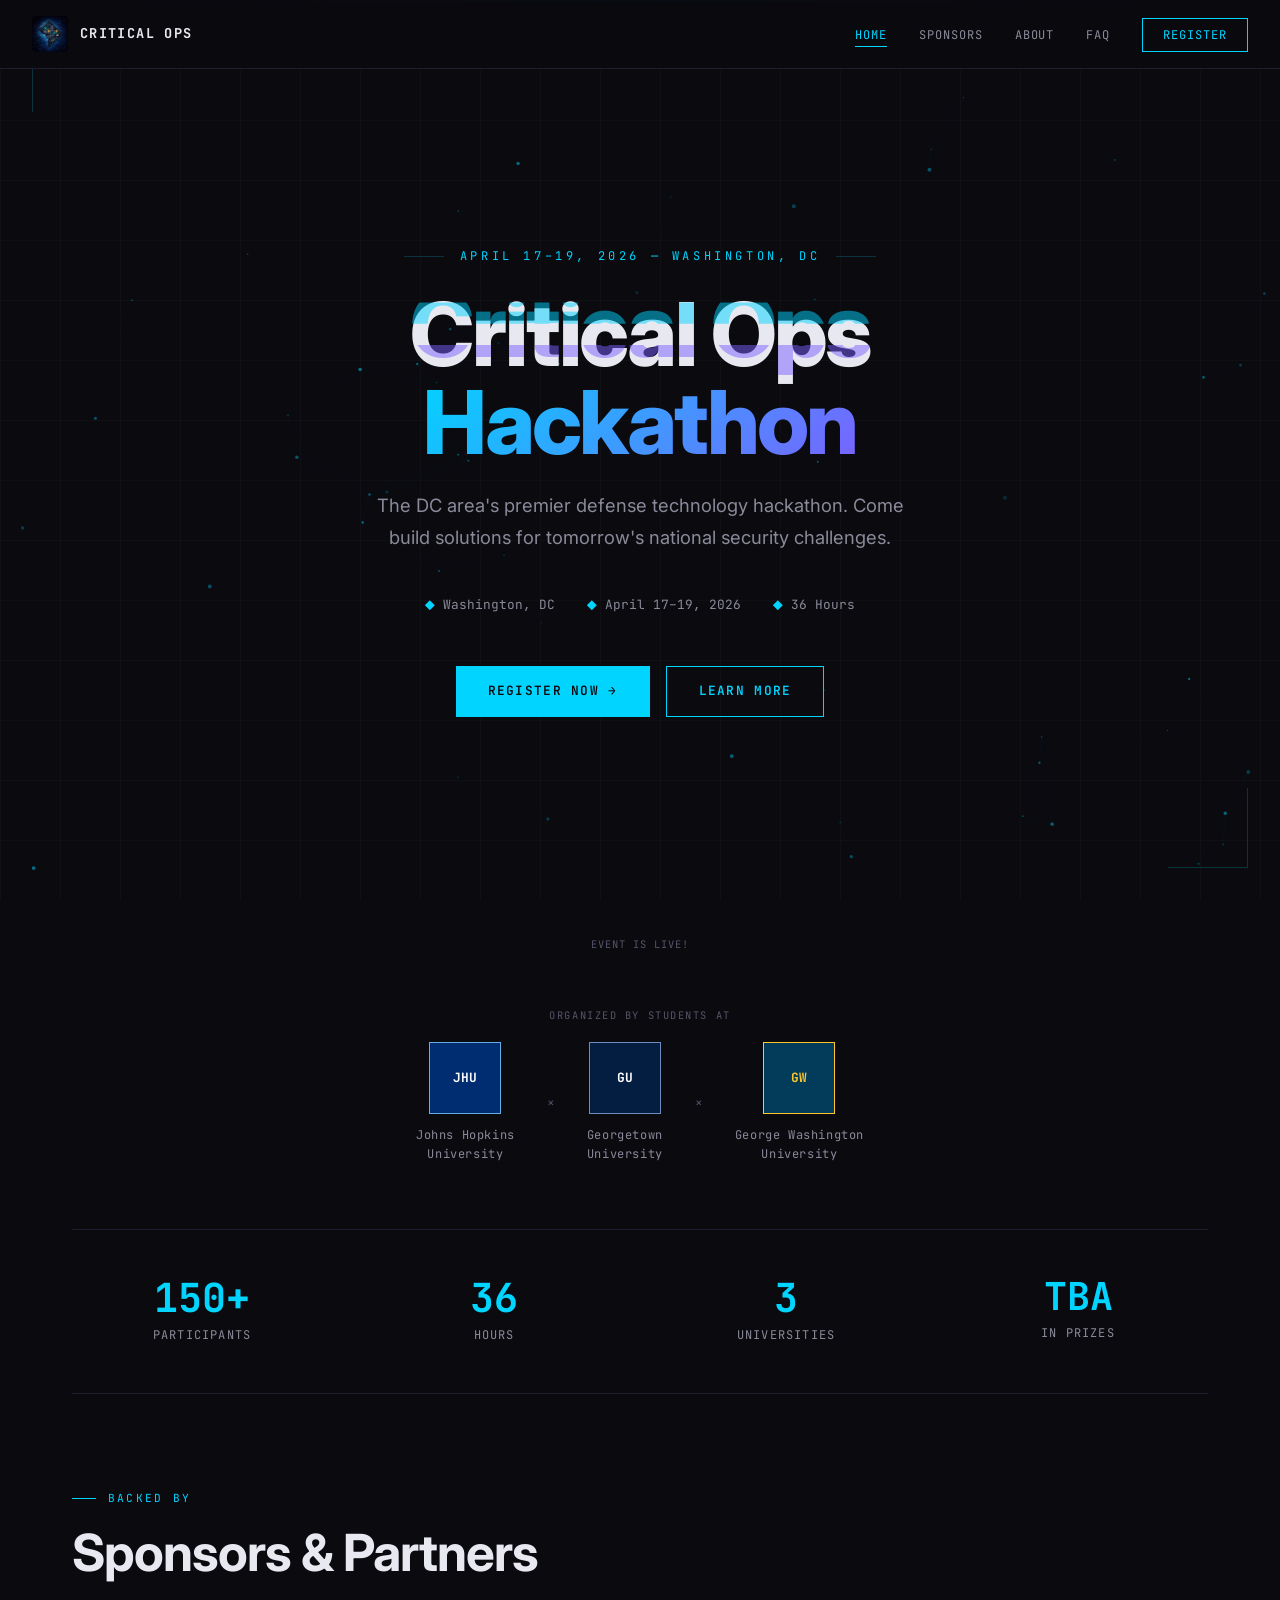
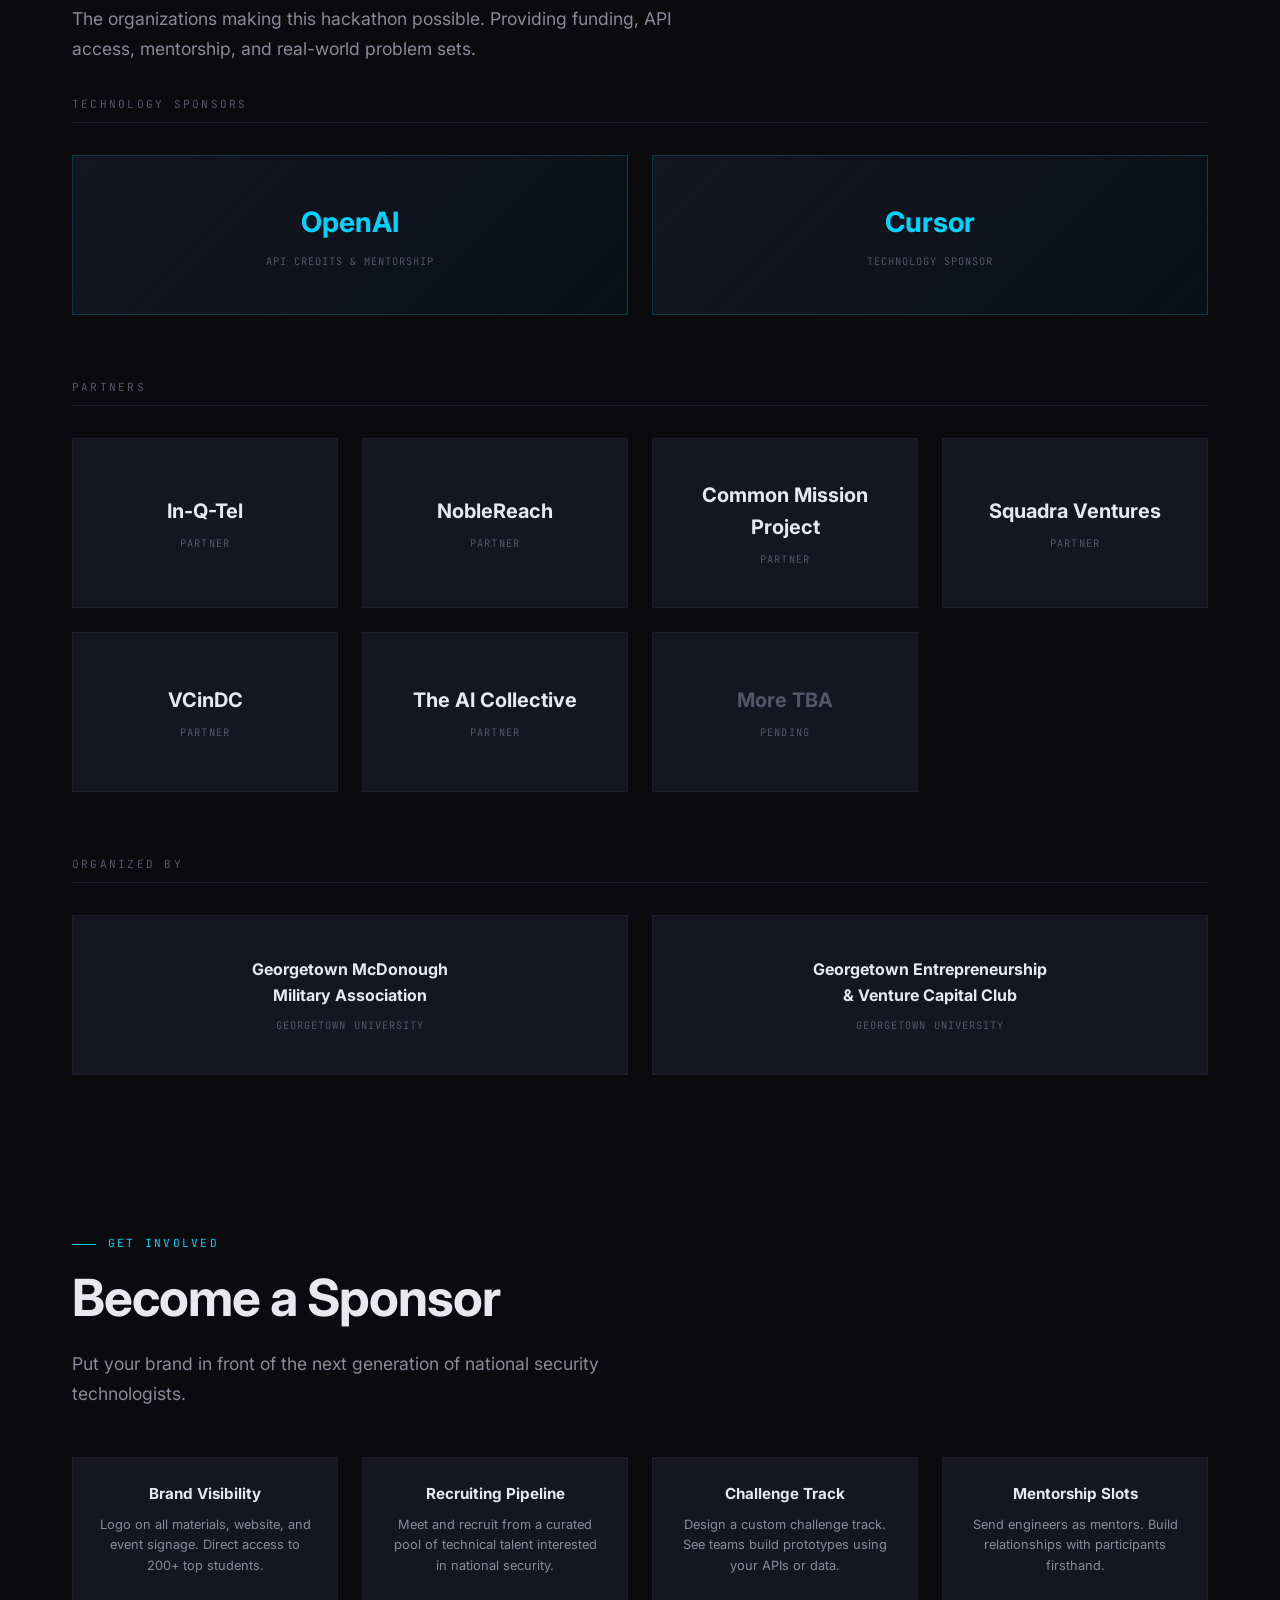
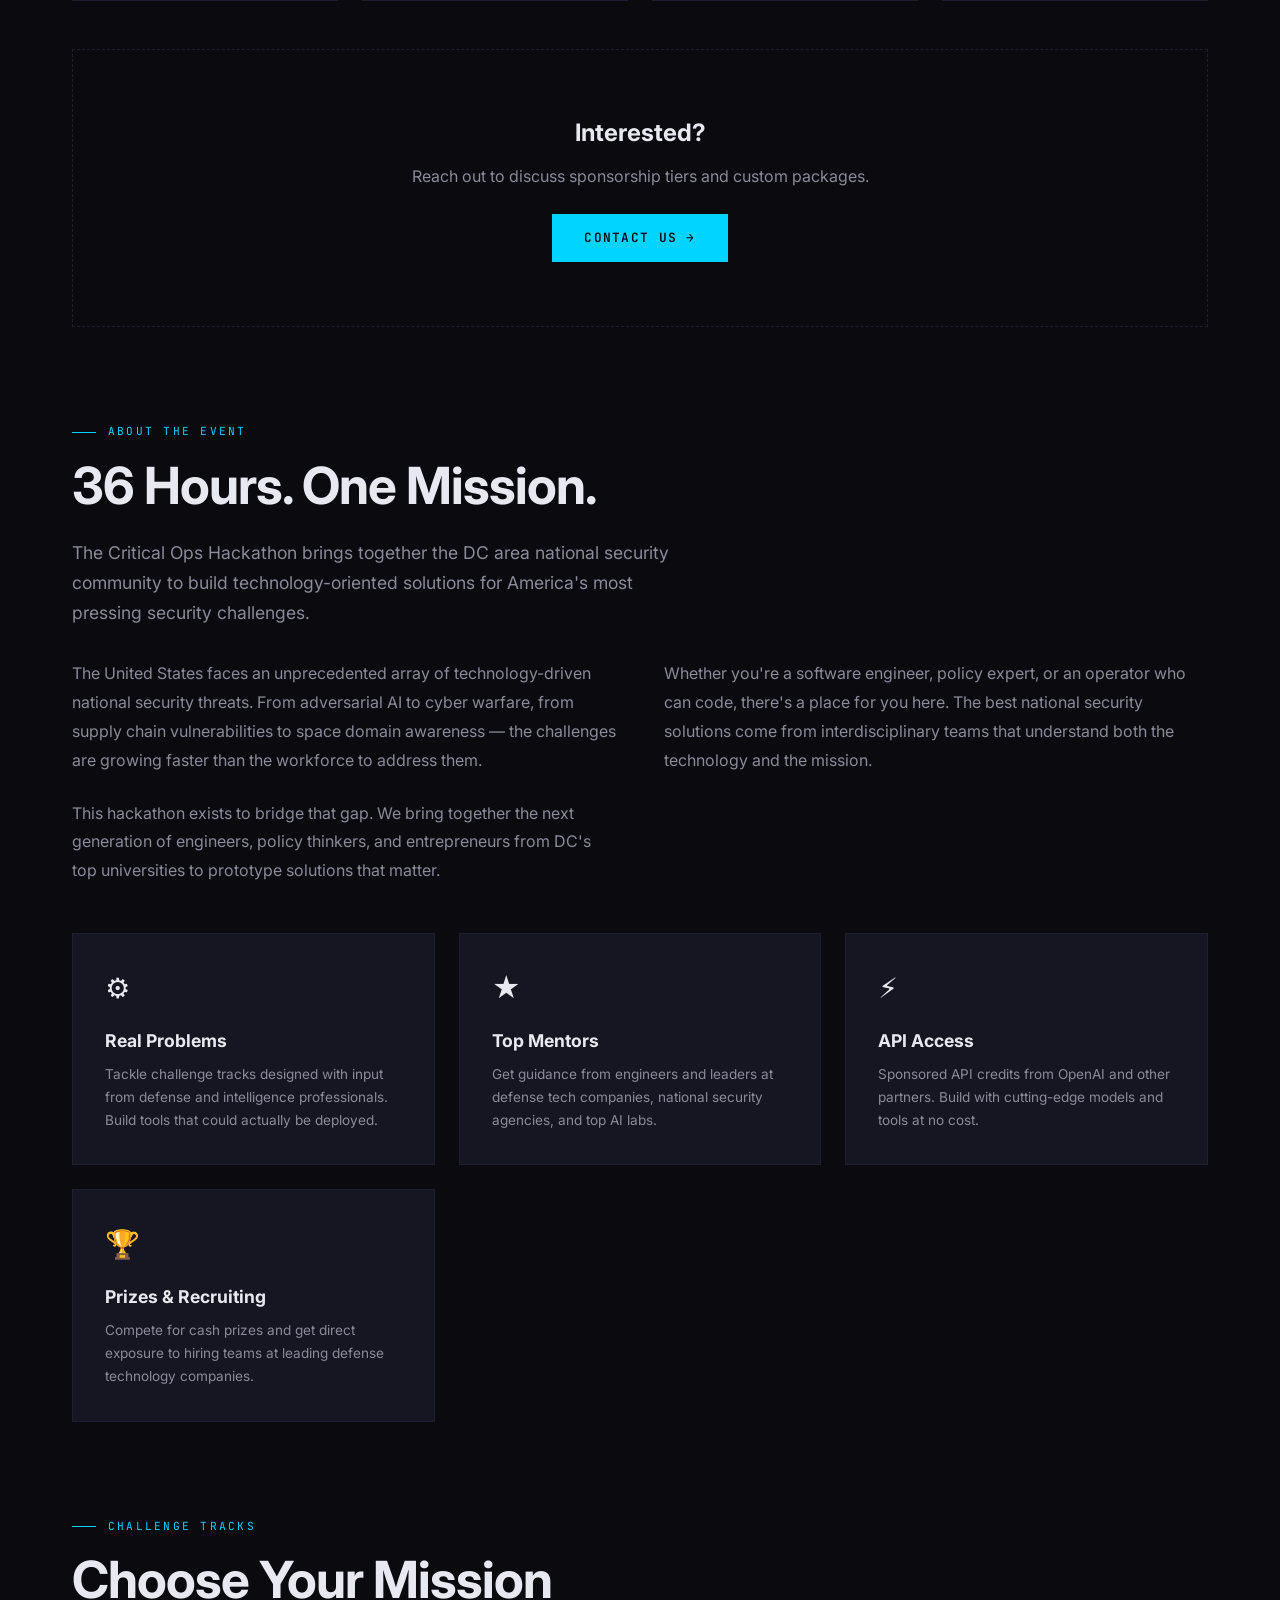
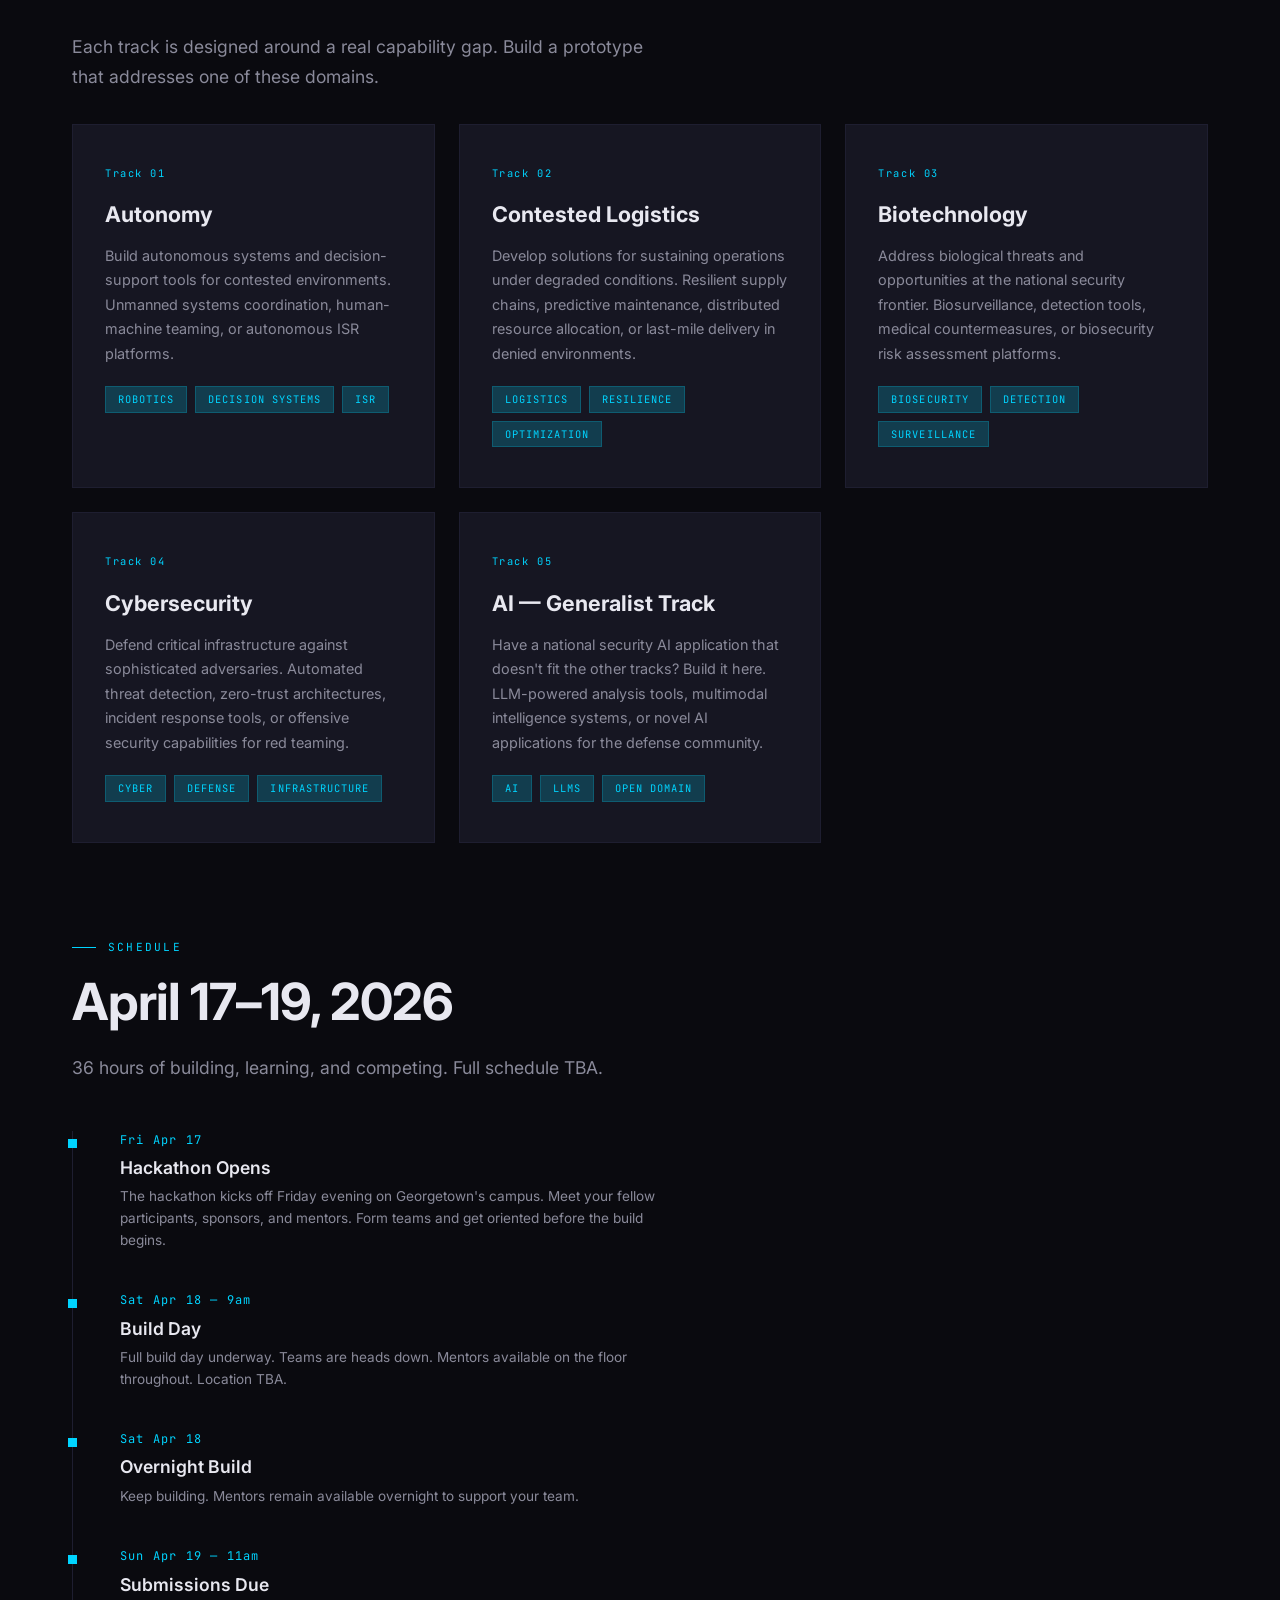
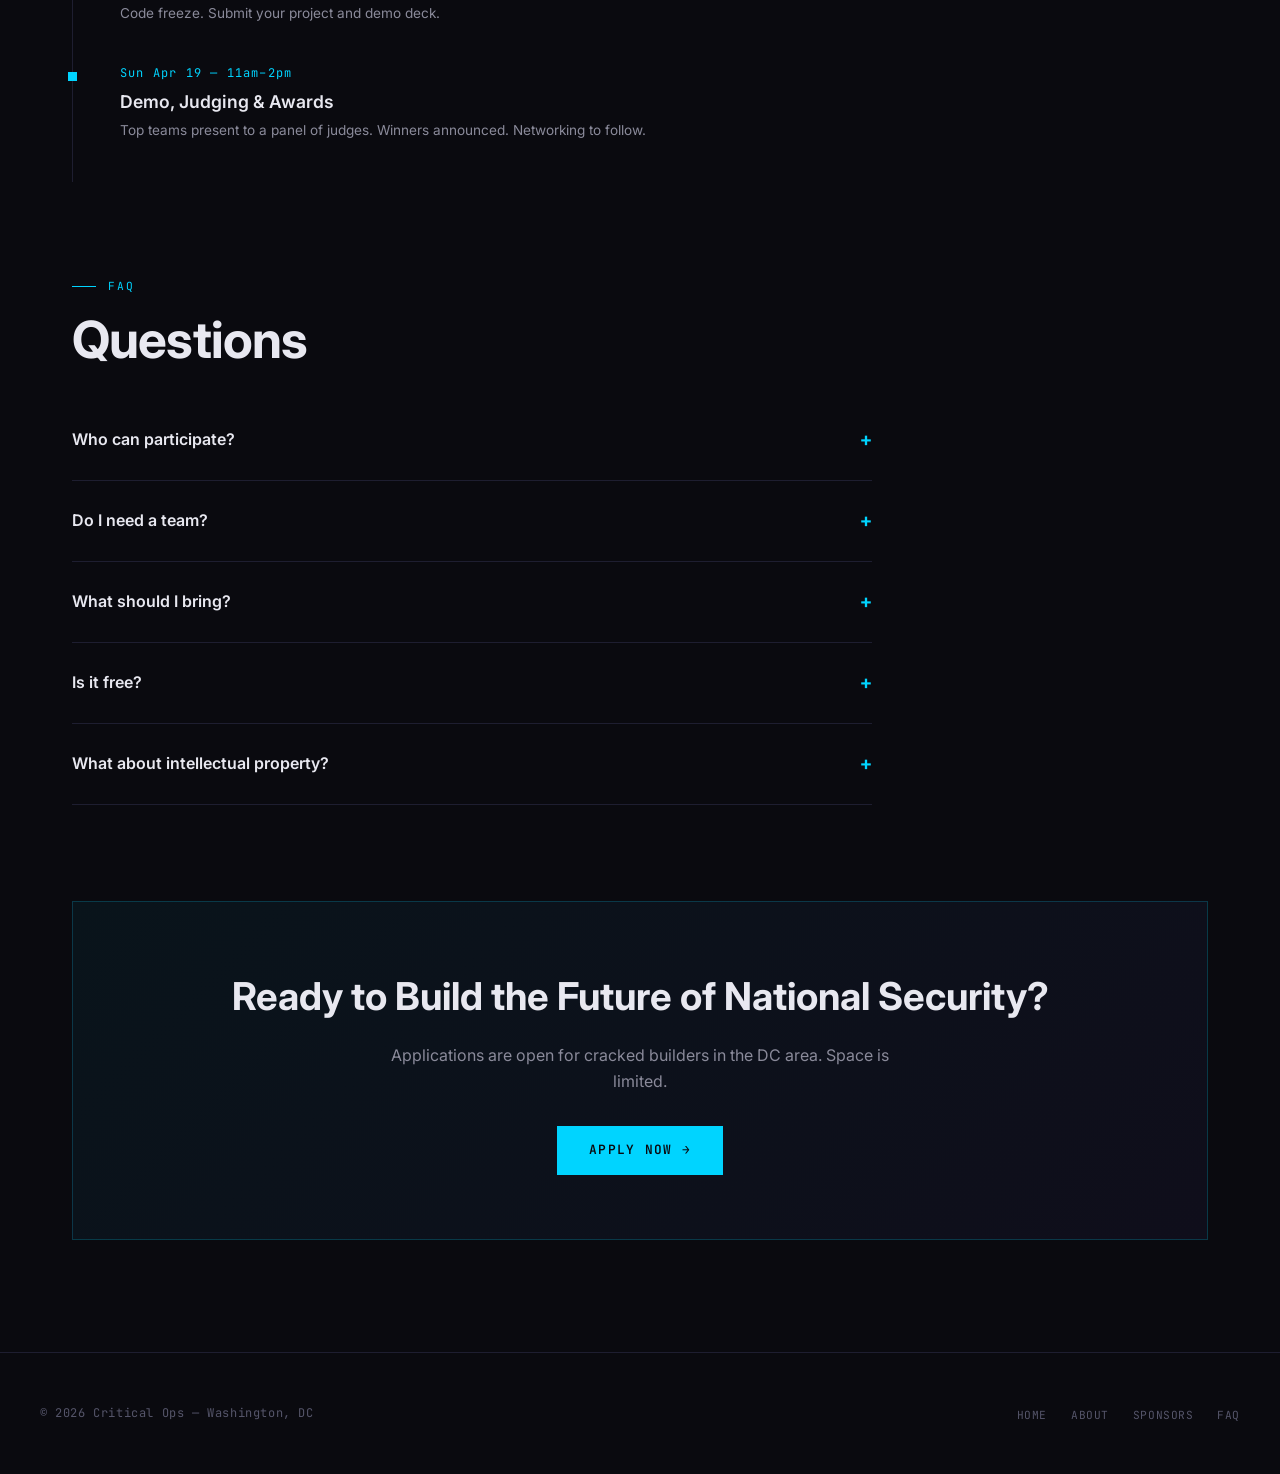
==== commit 6c5f5dfe: "new edits" ====
--- a/draft 1/index.html
+++ b/draft 1/index.html
@@ -9,6 +9,7 @@
   <link href="https://fonts.googleapis.com/css2?family=Inter:wght@400;500;600;700;800&family=JetBrains+Mono:wght@400;500;700&display=swap" rel="stylesheet">
   <link rel="stylesheet" href="css/style.css">
   <style>
+    /* ── Countdown ── */
     .countdown-wrapper {
       display: flex;
       justify-content: center;
@@ -38,43 +39,45 @@
       padding: 0 0.75rem;
       line-height: 1;
     }
-    .partners-strip {
-      display: flex;
-      justify-content: center;
-      align-items: center;
-      gap: 3rem;
-      flex-wrap: wrap;
-      padding: 2rem 0;
-    }
-    .partners-strip span {
-      font-family: var(--font-mono);
-      font-size: 0.7rem;
-      color: var(--text-secondary);
-      text-transform: uppercase;
-      letter-spacing: 0.15em;
-    }
-    .partners-strip span.sep {
-      color: var(--text-muted);
-    }
+    /* ── Why grid ── */
     .why-grid {
       display: grid;
       grid-template-columns: repeat(auto-fit, minmax(280px, 1fr));
       gap: 1.5rem;
       margin-top: 2rem;
     }
-    .why-card .why-icon {
-      font-size: 1.75rem;
-      margin-bottom: 1rem;
-    }
-    .why-card h3 {
-      font-size: 1.1rem;
-      margin-bottom: 0.5rem;
-    }
-    .why-card p {
-      font-size: 0.85rem;
+    .why-card .why-icon { font-size: 1.75rem; margin-bottom: 1rem; }
+    .why-card h3 { font-size: 1.1rem; margin-bottom: 0.5rem; }
+    .why-card p { font-size: 0.85rem; color: var(--text-secondary); line-height: 1.7; }
+    /* ── Sponsors page styles ── */
+    .sponsor-cta-section {
+      text-align: center;
+      padding: 4rem 2rem;
+      border: 1px dashed var(--border);
+      margin-top: 2rem;
+    }
+    .sponsor-cta-section h3 { font-size: 1.5rem; margin-bottom: 0.75rem; }
+    .sponsor-cta-section p {
       color: var(--text-secondary);
-      line-height: 1.7;
-    }
+      margin-bottom: 1.5rem;
+      max-width: 500px;
+      margin-left: auto;
+      margin-right: auto;
+    }
+    .sponsor-perks {
+      display: grid;
+      grid-template-columns: repeat(auto-fit, minmax(220px, 1fr));
+      gap: 1.5rem;
+      margin-top: 3rem;
+    }
+    .perk-card {
+      background: var(--bg-card);
+      border: 1px solid var(--border);
+      padding: 1.5rem;
+      text-align: center;
+    }
+    .perk-card h4 { font-size: 0.95rem; margin-bottom: 0.5rem; }
+    .perk-card p { font-size: 0.8rem; color: var(--text-secondary); line-height: 1.6; }
   </style>
 </head>
 <body>
@@ -91,7 +94,7 @@
 
 <!-- Navigation -->
 <nav class="nav">
-  <a href="index.html" class="nav-logo">
+  <a href="#" class="nav-logo">
     <img src="logo.png" alt="Critical Ops" class="nav-logo-img">
     <span>Critical Ops</span>
   </a>
@@ -99,14 +102,17 @@
     <span></span><span></span><span></span>
   </div>
   <ul class="nav-links">
-    <li><a href="index.html" class="active">Home</a></li>
-    <li><a href="about.html">About</a></li>
-    <li><a href="sponsors.html">Sponsors</a></li>
+    <li><a href="#" class="active">Home</a></li>
+    <li><a href="#sponsors">Sponsors</a></li>
+    <li><a href="#about">About</a></li>
+    <li><a href="#faq">FAQ</a></li>
     <li><a href="https://luma.com/lrdbe2s6" target="_blank" class="nav-cta">Register</a></li>
   </ul>
 </nav>
 
-<!-- Hero -->
+<!-- ═══════════════════════════════════════════════════
+     HERO
+════════════════════════════════════════════════════ -->
 <header class="hero">
   <div class="corner-frame"></div>
   <div class="hero-overline">April 17&ndash;19, 2026 &mdash; Washington, DC</div>
@@ -131,11 +137,13 @@
   </div>
   <div class="hero-actions">
     <a href="https://luma.com/lrdbe2s6" target="_blank" class="btn btn-primary">Register Now &#8594;</a>
-    <a href="about.html" class="btn btn-outline">Learn More</a>
+    <a href="#about" class="btn btn-outline">Learn More</a>
   </div>
 </header>
 
-<!-- Countdown -->
+<!-- ═══════════════════════════════════════════════════
+     COUNTDOWN + STATS
+════════════════════════════════════════════════════ -->
 <section class="section" style="padding-top: 0;">
   <div class="countdown-wrapper reveal" id="countdown">
     <!-- Populated by JS -->
@@ -183,66 +191,350 @@
   </div>
 </section>
 
-<!-- Why Compete -->
-<section class="section">
+<!-- ═══════════════════════════════════════════════════
+     SPONSORS  (right below countdown)
+════════════════════════════════════════════════════ -->
+<div id="sponsors">
+
+  <section class="section">
+    <div class="reveal">
+      <span class="section-label">Backed By</span>
+      <h2 class="section-title">Sponsors &amp; <span class="highlight">Partners</span></h2>
+      <p class="section-subtitle">
+        The organizations making this hackathon possible. Providing funding,
+        API access, mentorship, and real-world problem sets.
+      </p>
+    </div>
+
+    <!-- Technology Sponsors -->
+    <div class="sponsor-tier reveal" style="margin-top: 2rem;">
+      <div class="sponsor-tier-label">Technology Sponsors</div>
+      <div class="sponsor-grid tier-partner stagger-children">
+        <div class="sponsor-card title-sponsor">
+          <div class="sponsor-name">OpenAI</div>
+          <div class="sponsor-type">API Credits &amp; Mentorship</div>
+        </div>
+        <div class="sponsor-card title-sponsor">
+          <div class="sponsor-name">Cursor</div>
+          <div class="sponsor-type">Technology Sponsor</div>
+        </div>
+      </div>
+    </div>
+
+    <!-- Partners -->
+    <div class="sponsor-tier reveal">
+      <div class="sponsor-tier-label">Partners</div>
+      <div class="sponsor-grid tier-partner stagger-children">
+        <div class="sponsor-card">
+          <div class="sponsor-name">In-Q-Tel</div>
+          <div class="sponsor-type">Partner</div>
+        </div>
+        <div class="sponsor-card">
+          <div class="sponsor-name">NobleReach</div>
+          <div class="sponsor-type">Partner</div>
+        </div>
+        <div class="sponsor-card">
+          <div class="sponsor-name">Common Mission Project</div>
+          <div class="sponsor-type">Partner</div>
+        </div>
+        <div class="sponsor-card">
+          <div class="sponsor-name">Squadra Ventures</div>
+          <div class="sponsor-type">Partner</div>
+        </div>
+        <div class="sponsor-card">
+          <div class="sponsor-name">VCinDC</div>
+          <div class="sponsor-type">Partner</div>
+        </div>
+        <div class="sponsor-card">
+          <div class="sponsor-name">The AI Collective</div>
+          <div class="sponsor-type">Partner</div>
+        </div>
+        <div class="sponsor-card">
+          <div class="sponsor-name" style="color: var(--text-muted);">More TBA</div>
+          <div class="sponsor-type">Pending</div>
+        </div>
+      </div>
+    </div>
+
+    <!-- Organizing Clubs -->
+    <div class="sponsor-tier reveal">
+      <div class="sponsor-tier-label">Organized By</div>
+      <div class="sponsor-grid tier-partner stagger-children">
+        <div class="sponsor-card">
+          <div class="sponsor-name" style="font-size: 1rem;">Georgetown McDonough<br>Military Association</div>
+          <div class="sponsor-type">Georgetown University</div>
+        </div>
+        <div class="sponsor-card">
+          <div class="sponsor-name" style="font-size: 1rem;">Georgetown Entrepreneurship<br>&amp; Venture Capital Club</div>
+          <div class="sponsor-type">Georgetown University</div>
+        </div>
+      </div>
+    </div>
+  </section>
+
+  <!-- Become a Sponsor -->
+  <section class="section">
+    <div class="reveal">
+      <span class="section-label">Get Involved</span>
+      <h2 class="section-title">Become a Sponsor</h2>
+      <p class="section-subtitle">
+        Put your brand in front of the next generation of national security technologists.
+      </p>
+    </div>
+    <div class="sponsor-perks stagger-children">
+      <div class="perk-card">
+        <h4>Brand Visibility</h4>
+        <p>Logo on all materials, website, and event signage. Direct access to 200+ top students.</p>
+      </div>
+      <div class="perk-card">
+        <h4>Recruiting Pipeline</h4>
+        <p>Meet and recruit from a curated pool of technical talent interested in national security.</p>
+      </div>
+      <div class="perk-card">
+        <h4>Challenge Track</h4>
+        <p>Design a custom challenge track. See teams build prototypes using your APIs or data.</p>
+      </div>
+      <div class="perk-card">
+        <h4>Mentorship Slots</h4>
+        <p>Send engineers as mentors. Build relationships with participants firsthand.</p>
+      </div>
+    </div>
+    <div class="sponsor-cta-section reveal" style="margin-top: 3rem;">
+      <h3>Interested?</h3>
+      <p>Reach out to discuss sponsorship tiers and custom packages.</p>
+      <a href="mailto:sk2426@georgetown.edu" class="btn btn-primary">Contact Us &#8594;</a>
+    </div>
+  </section>
+
+</div><!-- /#sponsors -->
+
+<!-- ═══════════════════════════════════════════════════
+     ABOUT
+════════════════════════════════════════════════════ -->
+<div id="about">
+
+  <!-- About + Why Compete (merged) -->
+  <section class="section">
+    <div class="reveal">
+      <span class="section-label">About the Event</span>
+      <h2 class="section-title">36 Hours. <span class="highlight">One Mission.</span></h2>
+      <p class="section-subtitle">
+        The Critical Ops Hackathon brings together the DC area national security community
+        to build technology-oriented solutions for America's most pressing security challenges.
+      </p>
+    </div>
+    <div style="display: grid; grid-template-columns: 1fr 1fr; gap: 3rem; margin-top: 2rem;" class="reveal">
+      <div>
+        <p style="color: var(--text-secondary); line-height: 1.8; margin-bottom: 1.5rem;">
+          The United States faces an unprecedented array of technology-driven national
+          security threats. From adversarial AI to cyber warfare, from supply chain
+          vulnerabilities to space domain awareness &mdash; the challenges are growing
+          faster than the workforce to address them.
+        </p>
+        <p style="color: var(--text-secondary); line-height: 1.8;">
+          This hackathon exists to bridge that gap. We bring together the next generation
+          of engineers, policy thinkers, and entrepreneurs from DC's top universities
+          to prototype solutions that matter.
+        </p>
+      </div>
+      <div>
+        <p style="color: var(--text-secondary); line-height: 1.8;">
+          Whether you're a software engineer, policy expert, or an operator who can code,
+          there's a place for you here. The best national security solutions come
+          from interdisciplinary teams that understand both the technology and the mission.
+        </p>
+      </div>
+    </div>
+    <div class="why-grid stagger-children" style="margin-top: 3rem;">
+      <div class="card why-card">
+        <div class="why-icon">&#9881;</div>
+        <h3>Real Problems</h3>
+        <p>Tackle challenge tracks designed with input from defense and intelligence professionals. Build tools that could actually be deployed.</p>
+      </div>
+      <div class="card why-card">
+        <div class="why-icon">&#9733;</div>
+        <h3>Top Mentors</h3>
+        <p>Get guidance from engineers and leaders at defense tech companies, national security agencies, and top AI labs.</p>
+      </div>
+      <div class="card why-card">
+        <div class="why-icon">&#9889;</div>
+        <h3>API Access</h3>
+        <p>Sponsored API credits from OpenAI and other partners. Build with cutting-edge models and tools at no cost.</p>
+      </div>
+      <div class="card why-card">
+        <div class="why-icon">&#127942;</div>
+        <h3>Prizes &amp; Recruiting</h3>
+        <p>Compete for cash prizes and get direct exposure to hiring teams at leading defense technology companies.</p>
+      </div>
+    </div>
+  </section>
+
+  <!-- Challenge Tracks -->
+  <section class="section">
+    <div class="reveal">
+      <span class="section-label">Challenge Tracks</span>
+      <h2 class="section-title">Choose Your Mission</h2>
+      <p class="section-subtitle">
+        Each track is designed around a real capability gap. Build a prototype
+        that addresses one of these domains.
+      </p>
+    </div>
+    <div class="tracks-grid stagger-children" style="margin-top: 2rem;">
+      <div class="track-card">
+        <div class="track-number">Track 01</div>
+        <h3 class="track-title">Autonomy</h3>
+        <p class="track-desc">
+          Build autonomous systems and decision-support tools for contested environments.
+          Unmanned systems coordination, human-machine teaming, or autonomous ISR platforms.
+        </p>
+        <div class="track-tags">
+          <span class="tag tag-accent">Robotics</span>
+          <span class="tag tag-accent">Decision Systems</span>
+          <span class="tag tag-accent">ISR</span>
+        </div>
+      </div>
+      <div class="track-card">
+        <div class="track-number">Track 02</div>
+        <h3 class="track-title">Contested Logistics</h3>
+        <p class="track-desc">
+          Develop solutions for sustaining operations under degraded conditions.
+          Resilient supply chains, predictive maintenance, distributed resource allocation,
+          or last-mile delivery in denied environments.
+        </p>
+        <div class="track-tags">
+          <span class="tag tag-accent">Logistics</span>
+          <span class="tag tag-accent">Resilience</span>
+          <span class="tag tag-accent">Optimization</span>
+        </div>
+      </div>
+      <div class="track-card">
+        <div class="track-number">Track 03</div>
+        <h3 class="track-title">Biotechnology</h3>
+        <p class="track-desc">
+          Address biological threats and opportunities at the national security frontier.
+          Biosurveillance, detection tools, medical countermeasures, or biosecurity
+          risk assessment platforms.
+        </p>
+        <div class="track-tags">
+          <span class="tag tag-accent">Biosecurity</span>
+          <span class="tag tag-accent">Detection</span>
+          <span class="tag tag-accent">Surveillance</span>
+        </div>
+      </div>
+      <div class="track-card">
+        <div class="track-number">Track 04</div>
+        <h3 class="track-title">Cybersecurity</h3>
+        <p class="track-desc">
+          Defend critical infrastructure against sophisticated adversaries.
+          Automated threat detection, zero-trust architectures, incident response tools,
+          or offensive security capabilities for red teaming.
+        </p>
+        <div class="track-tags">
+          <span class="tag tag-accent">Cyber</span>
+          <span class="tag tag-accent">Defense</span>
+          <span class="tag tag-accent">Infrastructure</span>
+        </div>
+      </div>
+      <div class="track-card">
+        <div class="track-number">Track 05</div>
+        <h3 class="track-title">AI &mdash; Generalist Track</h3>
+        <p class="track-desc">
+          Have a national security AI application that doesn't fit the other tracks?
+          Build it here. LLM-powered analysis tools, multimodal intelligence systems,
+          or novel AI applications for the defense community.
+        </p>
+        <div class="track-tags">
+          <span class="tag tag-accent">AI</span>
+          <span class="tag tag-accent">LLMs</span>
+          <span class="tag tag-accent">Open Domain</span>
+        </div>
+      </div>
+    </div>
+  </section>
+
+  <!-- Schedule -->
+  <section class="section">
+    <div class="reveal">
+      <span class="section-label">Schedule</span>
+      <h2 class="section-title">April 17&ndash;19, 2026</h2>
+      <p class="section-subtitle">36 hours of building, learning, and competing. Full schedule TBA.</p>
+    </div>
+    <div class="timeline reveal" style="margin-top: 3rem; max-width: 600px;">
+      <div class="timeline-item">
+        <div class="timeline-time">Fri Apr 17</div>
+        <div class="timeline-title">Hackathon Opens</div>
+        <div class="timeline-desc">The hackathon kicks off Friday evening on Georgetown's campus. Meet your fellow participants, sponsors, and mentors. Form teams and get oriented before the build begins.</div>
+      </div>
+      <div class="timeline-item">
+        <div class="timeline-time">Sat Apr 18 &mdash; 9am</div>
+        <div class="timeline-title">Build Day</div>
+        <div class="timeline-desc">Full build day underway. Teams are heads down. Mentors available on the floor throughout. Location TBA.</div>
+      </div>
+      <div class="timeline-item">
+        <div class="timeline-time">Sat Apr 18</div>
+        <div class="timeline-title">Overnight Build</div>
+        <div class="timeline-desc">Keep building. Mentors remain available overnight to support your team.</div>
+      </div>
+      <div class="timeline-item">
+        <div class="timeline-time">Sun Apr 19 &mdash; 11am</div>
+        <div class="timeline-title">Submissions Due</div>
+        <div class="timeline-desc">Code freeze. Submit your project and demo deck.</div>
+      </div>
+      <div class="timeline-item">
+        <div class="timeline-time">Sun Apr 19 &mdash; 11am&ndash;2pm</div>
+        <div class="timeline-title">Demo, Judging &amp; Awards</div>
+        <div class="timeline-desc">Top teams present to a panel of judges. Winners announced. Networking to follow.</div>
+      </div>
+    </div>
+  </section>
+
+</div><!-- /#about -->
+
+<!-- ═══════════════════════════════════════════════════
+     FAQ
+════════════════════════════════════════════════════ -->
+<section class="section" id="faq">
   <div class="reveal">
-    <span class="section-label">Why Compete</span>
-    <h2 class="section-title">Build What Matters</h2>
-    <p class="section-subtitle">
-      Work on real-world national security challenges alongside peers
-      from three of DC's top universities.
-    </p>
-  </div>
-  <div class="why-grid stagger-children">
-    <div class="card why-card">
-      <div class="why-icon">&#9881;</div>
-      <h3>Real Problems</h3>
-      <p>Tackle challenge tracks designed with input from defense and intelligence professionals. Build tools that could actually be deployed.</p>
-    </div>
-    <div class="card why-card">
-      <div class="why-icon">&#9733;</div>
-      <h3>Top Mentors</h3>
-      <p>Get guidance from engineers and leaders at defense tech companies, national security agencies, and top AI labs.</p>
-    </div>
-    <div class="card why-card">
-      <div class="why-icon">&#9889;</div>
-      <h3>API Access</h3>
-      <p>Sponsored API credits from OpenAI and other partners. Build with cutting-edge models and tools at no cost.</p>
-    </div>
-    <div class="card why-card">
-      <div class="why-icon">&#127942;</div>
-      <h3>Prizes & Recruiting</h3>
-      <p>Compete for cash prizes and get direct exposure to hiring teams at leading defense technology companies.</p>
+    <span class="section-label">FAQ</span>
+    <h2 class="section-title">Questions</h2>
+  </div>
+  <div class="faq-list reveal" style="margin-top: 2rem;">
+    <div class="faq-item">
+      <div class="faq-question">Who can participate?</div>
+      <div class="faq-answer">
+        <p>The event is open to the broader DC area national security community &mdash; professionals, researchers, and students alike. We especially encourage participation from builders across the DC metro area. All backgrounds welcome: engineers, policy experts, operators, and domain specialists.</p>
+      </div>
+    </div>
+    <div class="faq-item">
+      <div class="faq-question">Do I need a team?</div>
+      <div class="faq-answer">
+        <p>You can register as an individual or with a team of up to 4. We'll have team formation activities at the start for individuals. Cross-university teams are encouraged.</p>
+      </div>
+    </div>
+    <div class="faq-item">
+      <div class="faq-question">What should I bring?</div>
+      <div class="faq-answer">
+        <p>Your laptop, charger, and any hardware you want to hack with. A government ID for check-in.</p>
+      </div>
+    </div>
+    <div class="faq-item">
+      <div class="faq-question">Is it free?</div>
+      <div class="faq-answer">
+        <p>Yes. Registration and API credits are free thanks to our sponsors.</p>
+      </div>
+    </div>
+    <div class="faq-item">
+      <div class="faq-question">What about intellectual property?</div>
+      <div class="faq-answer">
+        <p>You own everything you build. All projects will be open-sourced and posted publicly on GitHub at the end of the hackathon.</p>
+      </div>
     </div>
   </div>
 </section>
 
-<!-- Sponsors strip -->
-<section class="section" style="padding-top: 0;">
-  <div class="reveal">
-    <span class="section-label">Backed By</span>
-  </div>
-  <div class="partners-strip">
-    <span>OpenAI</span>
-    <span class="sep">&middot;</span>
-    <span>Cursor</span>
-    <span class="sep">&middot;</span>
-    <span>Common Mission Project</span>
-    <span class="sep">&middot;</span>
-    <span>Squadra Ventures</span>
-    <span class="sep">&middot;</span>
-    <span>VCinDC</span>
-    <span class="sep">&middot;</span>
-    <span>The AI Collective</span>
-    <span class="sep">&middot;</span>
-    <span>More TBA</span>
-  </div>
-  <div style="text-align: center; margin-top: 1rem;">
-    <a href="sponsors.html" class="btn btn-ghost">View All Sponsors &#8594;</a>
-  </div>
-</section>
-
-<!-- CTA -->
+<!-- ═══════════════════════════════════════════════════
+     CTA
+════════════════════════════════════════════════════ -->
 <section class="section" id="register">
   <div class="cta-banner reveal">
     <h2>Ready to Build the Future of National Security?</h2>
@@ -256,9 +548,10 @@
   <div class="footer-inner">
     <span class="footer-text">&copy; 2026 Critical Ops &mdash; Washington, DC</span>
     <ul class="footer-links">
-      <li><a href="index.html">Home</a></li>
-      <li><a href="about.html">About</a></li>
-      <li><a href="sponsors.html">Sponsors</a></li>
+      <li><a href="#">Home</a></li>
+      <li><a href="#about">About</a></li>
+      <li><a href="#sponsors">Sponsors</a></li>
+      <li><a href="#faq">FAQ</a></li>
     </ul>
   </div>
 </footer>
--- a/draft 1/css/style.css
+++ b/draft 1/css/style.css
@@ -87,7 +87,7 @@
   background: linear-gradient(90deg, transparent, var(--accent-dim), transparent);
   z-index: 1;
   pointer-events: none;
-  animation: scanDown 8s linear infinite;
+  animation: scanDown 25s linear infinite;
 }
 
 @keyframes scanDown {
@@ -250,7 +250,7 @@
 .section {
   position: relative;
   z-index: 2;
-  padding: 6rem 2rem;
+  padding: 3rem 2rem;
   max-width: 1200px;
   margin: 0 auto;
 }
